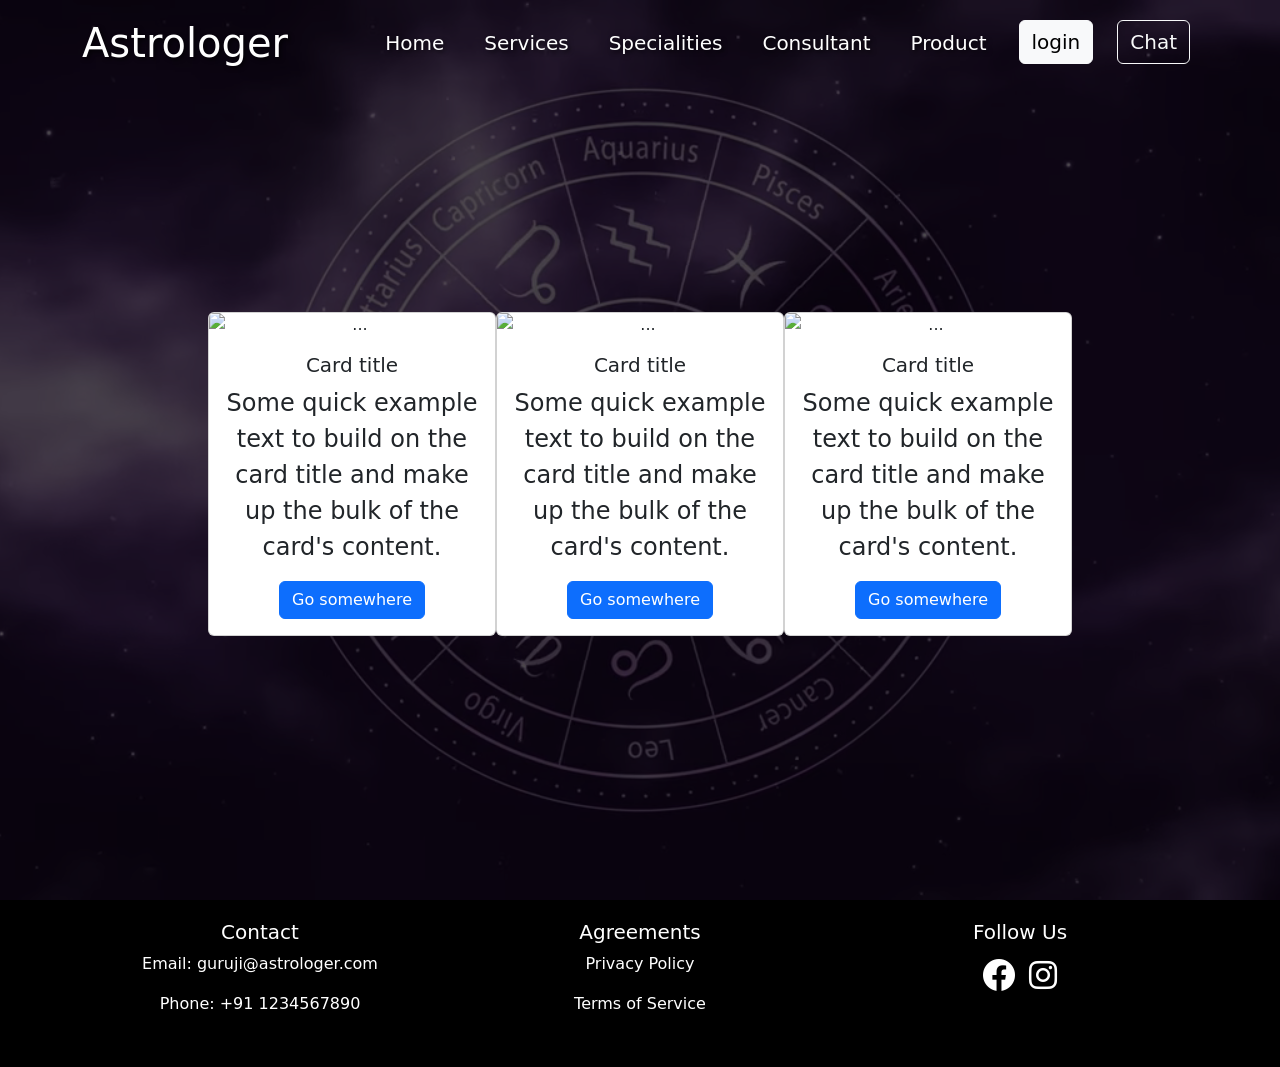
==== consultant.html @ 3fc9e6e9 "yes" ====
<!DOCTYPE html>
<html lang="en">

<head>
    <meta charset="UTF-8" />
    <meta name="viewport" content="width=device-width, initial-scale=1.0" />
    <title>Astrologer Services</title>
    <!-- <link href="https://cdn.jsdelivr.net/npm/bootstrap@5.3.0-alpha1/dist/css/bootstrap.min.css" rel="stylesheet"> -->
    <link href="https://cdn.jsdelivr.net/npm/bootstrap@5.3.3/dist/css/bootstrap.min.css" rel="stylesheet" integrity="sha384-QWTKZyjpPEjISv5WaRU9OFeRpok6YctnYmDr5pNlyT2bRjXh0JMhjY6hW+ALEwIH" crossorigin="anonymous" />
    <link rel="stylesheet" href="style1.css" />
    <link href="https://cdn.jsdelivr.net/npm/bootstrap-icons/font/bootstrap-icons.css" rel="stylesheet" />
    <link href="https://cdnjs.cloudflare.com/ajax/libs/font-awesome/6.0.0-beta3/css/all.min.css" rel="stylesheet" />
    <link rel="shortcut icon" href="icon.jpg" type="image/x-icon" />
</head>

<body>
    <nav class="navbar navbar-expand-lg navbar-transparent">
        <div class="container">
            <a class="navbar-brand text-white fs-1" href="index.html">Astrologer</a>
            <button class="navbar-toggler text-white" type="button" data-bs-toggle="collapse" data-bs-target="#navbarNav">
          <span><img src="./list.svg" alt="sdfsd" /></span>
        </button>
            <div class="collapse navbar-collapse" id="navbarNav">
                <ul class="navbar-nav ms-auto fs-5 gap-4">
                    <li class="nav-item">
                        <a class="nav-link text-white" href="index.html">Home</a>
                    </li>
                    <li class="nav-item">
                        <a class="nav-link text-white" href="services.html">Services</a>
                    </li>
                    <li class="nav-item">
                        <a class="nav-link text-white" href="specialities.html">Specialities</a
              >
            </li>
            <li class="nav-item">
              <a class="nav-link text-white" href="consultant.html"
                >Consultant</a
              >
            </li>
            <li class="nav-item">
              <a class="nav-link text-white" href="#">Product</a>
                    </li>
                    <li class="nav-item">
                        <button type="button" class="btn btn-light fs-5" data-bs-target="#exampleModalToggle" data-bs-toggle="modal">
                login
              </button>
                    </li>
                    <li class="nav-item">
                        <button type="button" class="btn btn-outline-light me-2 chatbot-toggle-btn fs-5">
                Chat
              </button>
                    </li>
                </ul>
            </div>
        </div>
    </nav>

    <!--login page-->
    <div class="modal fade" id="exampleModalToggle" aria-hidden="true" aria-labelledby="exampleModalToggleLabel" tabindex="-1">
        <div class="modal-dialog modal-dialog-centered">
            <div class="modal-content">
                <div class="d-flex justify-content-between p-3">
                    <p></p>
                    <h1 class="fs-5 text-center" id="exampleModalToggleLabel">
                        Log in
                    </h1>
                    <button type="button" class="btn-close" data-bs-dismiss="modal" aria-label="Close"></button>
                </div>
                <div class="modal-body">
                    <form>
                        <div class="mb-3">
                            <label for="exampleInputEmail1" class="form-label">Email</label>
                            <input type="email" class="form-control" id="exampleInputEmail1" aria-describedby="emailHelp" placeholder="name@company.com" />
                        </div>
                        <div class="mb-3">
                            <label for="exampleInputPassword1" class="form-label">Password</label
                >
                <div class="input-group mb-3">
                  <input
                    type="password"
                    class="form-control border border-end-0"
                    id="exampleInputPassword1"
                    placeholder="*********"
                  />
                  <button
                    class="forgotbtn btn border border-start-0"
                    type="button"
                    id="button-addon2"
                  >
                    Forgot?
                  </button>
                </div>
              </div>
              <div class="mb-3 form-check">
                <input
                  type="checkbox"
                  class="form-check-input"
                  id="exampleCheck1"
                />
                <label class="form-check-label" for="exampleCheck1"
                  >Save Id password</label
                >
              </div>
              <div class="">
                <button
                  type="submit"
                  class="btn btn-secondary"
                  style="width: 100%"
                >
                  Sign in
                </button>
              </div>
            </form>
          </div>
          <div class="input-group d-flex justify-content-center">
            <p>
              Don't have an account?
              <button
                class="forgotbtn btn m-0 pt-0"
                data-bs-target="#exampleModalToggle2"
                data-bs-toggle="modal"
              >
                Sign up
              </button>
            </p>
          </div>
        </div>
      </div>
    </div>
    <div
      class="modal fade"
      id="exampleModalToggle2"
      aria-hidden="true"
      aria-labelledby="exampleModalToggleLabel2"
      tabindex="-1"
    >
      <div class="modal-dialog modal-dialog-centered">
        <div class="modal-content">
          <div class="d-flex justify-content-between p-3">
            <p></p>
            <h1 class="fs-5 text-center" id="exampleModalToggleLabel">
              Sign Up
            </h1>
            <button
              type="button"
              class="btn-close"
              data-bs-dismiss="modal"
              aria-label="Close"
            ></button>
          </div>
          <div class="modal-body">
            <form>
              <div class="mb-3">
                <label for="exampleInputEmail1" class="form-label"
                  >What’s your email address?</label
                >
                <input
                  type="email"
                  class="form-control"
                  id="exampleInputEmail1"
                  aria-describedby="emailHelp"
                  placeholder="name@company.com"
                />
              </div>
              <div class="mb-3">
                <label for="exampleInputPassword1" class="form-label"
                  >Enter a password</label
                >
                <div class="input-group mb-3">
                  <input
                    type="password"
                    class="form-control border"
                    id="exampleInputPassword1"
                    placeholder="*********"
                  />
                </div>
              </div>

              <div class="">
                <button
                  type="submit"
                  class="btn btn-secondary"
                  style="width: 100%"
                >
                  Sign Up for Free
                </button>
              </div>
            </form>
          </div>
          <div class="input-group d-flex justify-content-center">
            <p>
              Already have an account?
              <button
                class="forgotbtn btn m-0 pt-0"
                data-bs-target="#exampleModalToggle"
                data-bs-toggle="modal"
              >
                Sign in
              </button>
            </p>
          </div>
        </div>
      </div>
    </div>

    <!-- Chatbot Modal -->
    <div class="chatbot-container" id="chatbot">
      <div class="chatbot-header">
        <span>Astro Help</span>
        <button class="btn-close btn-sm" id="closeChatbot"></button>
      </div>
      <div class="chatbot-body">
        <div class="chatbot-message">Hello, how can I help you?</div>
      </div>
      <div class="chatbot-footer">
        <input
          type="text"
          placeholder="Type your message here..."
          id="chatInput"
        />
        <button id="sendMessage">Send</button>
      </div>
    </div>

    <!-- Hero Section with Video Background -->
    <section
      class="hero-section d-flex align-items-center justify-content-center text-center position-relative"
    >
      <!-- Video Background -->
      <video autoplay muted loop id="video-background">
        <source src="videoplayback.webm" type="video/webm" />
        <!-- Fallback for browsers that don't support webm -->
      </video>

      <!-- Overlay (optional, to dim the video) -->
      <div class="overlay"></div>

      <div
        class="container align-items-stretch d-flex justify-content-center align-items-center mt-5"
      >
        <div class="card g-2" style="width: 18rem">
          <img src="..." class="card-img-top" alt="..." />
          <div class="card-body">
            <h5 class="card-title">Card title</h5>
            <p class="card-text">
              Some quick example text to build on the card title and make up the
              bulk of the card's content.
            </p>
            <a href="#" class="btn btn-primary">Go somewhere</a>
          </div>
        </div>

        <div class="card g-2" style="width: 18rem">
          <img src="..." class="card-img-top" alt="..." />
          <div class="card-body">
            <h5 class="card-title">Card title</h5>
            <p class="card-text">
              Some quick example text to build on the card title and make up the
              bulk of the card's content.
            </p>
            <a href="#" class="btn btn-primary">Go somewhere</a>
          </div>
        </div>

        <div class="card g-2" style="width: 18rem">
          <img src="..." class="card-img-top" alt="..." />
          <div class="card-body">
            <h5 class="card-title">Card title</h5>
            <p class="card-text">
              Some quick example text to build on the card title and make up the
              bulk of the card's content.
            </p>
            <a href="#" class="btn btn-primary">Go somewhere</a>
          </div>
        </div>
      </div>
    </section>

    <!-- Footer -->
    <footer class="footer">
      <div class="container">
        <div class="row text-center">
          <div class="col-md-4 grid-item">
            <h5>Contact</h5>
            <p>Email: guruji@astrologer.com</p>
            <p>Phone: +91 1234567890</p>
          </div>
          <div class="col-md-4 grid-item">
            <h5>Agreements</h5>
            <p><a href="privacy.html">Privacy Policy</a></p>
            <p><a href="#">Terms of Service</a></p>
          </div>
          <div class="col-md-4 grid-item">
            <h5>Follow Us</h5>
            <a href="https://www.facebook.com" target="_blank">
              <i class="bi bi-facebook pe-2" style="font-size: 2rem"></i>
            </a>
            <a href="https://www.Instagram.com" target="_blank">
              <i class="fab fa-instagram" style="font-size: 2rem"></i>
            </a>
          </div>
        </div>
      </div>
    </footer>

    <script src="https://cdn.jsdelivr.net/npm/bootstrap@5.3.3/dist/js/bootstrap.bundle.min.js"></script>
    <script>
      // Chatbot functionality
      const chatbotContainer = document.getElementById("chatbot");
      const chatbotToggleBtns = document.querySelectorAll(
        ".chatbot-toggle-btn"
      );
      const closeChatbotBtn = document.getElementById("closeChatbot");
      const chatInput = document.getElementById("chatInput");
      const chatbotBody = chatbotContainer.querySelector(".chatbot-body");
      const sendMessageBtn = document.getElementById("sendMessage");

      // Show/hide chatbot
      chatbotToggleBtns.forEach((btn) => {
        btn.addEventListener("click", () => {
          chatbotContainer.style.display = "flex";
        });
      });

      closeChatbotBtn.addEventListener("click", () => {
        chatbotContainer.style.display = "none";
      });

      // Function to send message
      function sendMessage() {
        const userMessage = chatInput.value.trim();
        if (userMessage) {
          // User message
          const userMessageElement = document.createElement("div");
          userMessageElement.classList.add("chatbot-message", "user");
          userMessageElement.textContent = userMessage;
          chatbotBody.appendChild(userMessageElement);
          chatInput.value = "";
          chatbotBody.scrollTop = chatbotBody.scrollHeight;

          // Display chatbot response after a short delay
          setTimeout(() => {
            const botMessageElement = document.createElement("div");
            botMessageElement.classList.add("chatbot-message", "bot");
            botMessageElement.textContent =
              "Thank you for being part of astrologer.";
            chatbotBody.appendChild(botMessageElement);
            chatbotBody.scrollTop = chatbotBody.scrollHeight;
          }, 10000); // 10 seconds delay
        }
      }

      // Send message on button click
      sendMessageBtn.addEventListener("click", sendMessage);

      // Send message on pressing Enter key
      chatInput.addEventListener("keydown", (event) => {
        if (event.key === "Enter") {
          event.preventDefault(); // Prevent default form submission
          sendMessage();
        }
      });

      // Hide chatbot when clicking outside
      document.addEventListener("click", (event) => {
        const isClickInside =
          chatbotContainer.contains(event.target) ||
          Array.from(chatbotToggleBtns).some((btn) =>
            btn.contains(event.target)
          );
        if (!isClickInside) {
          chatbotContainer.style.display = "none";
        }
      });
    </script>
  </body>
</html>
---- style1.css ----
/* Navbar styles */

.navbar {
    position: absolute;
    width: 100%;
    background: transparent;
    /* Make navbar transparent */
    z-index: 999;
    /* Ensure navbar is always above the video */
    transition: background 0.3s ease;
}


/* When scrolling, add a background to the navbar */

.navbar-scrolled {
    background: rgba(0, 0, 0, 0.5);
    /* Semi-transparent black when scrolled */
}


/* Text color in navbar */

.navbar .navbar-brand,
.navbar .nav-link {
    color: white;
    text-shadow: 2px 2px 4px rgba(0, 0, 0, 0.7);
    /* Optional: adds text shadow for better readability */
}


/* Hero Section Styles */

.hero-section {
    position: relative;
    height: 100vh;
    width: 100%;
    overflow: hidden;
}


/* Video Background */

#video-background {
    position: absolute;
    top: 0;
    left: 0;
    width: 100%;
    height: 100%;
    object-fit: cover;
    z-index: -1;
    /* Place the video behind other content */
}


/* Overlay for video (Optional, to add a dimming effect) */

.overlay {
    position: absolute;
    top: 0;
    left: 0;
    width: 100%;
    height: 100%;
    background: rgba(0, 0, 0, 0.7);
    /* Dark overlay */
    z-index: 1;
    /* Place overlay above video, but below text */
}


/* Text styling inside the hero section */

.hero-section .container {
    z-index: 2;
    /* Ensure text is above video */
    color: white;
}

.hero-section h1 {
    font-size: 3rem;
    margin-bottom: 20px;
}

.hero-section p {
    font-size: 1.5rem;
}


/* Navbar transition */

.navbar.navbar-transparent {
    background: transparent;
}

.carousel-item h1 {
    text-shadow: 2px 2px #000000;
}

.carousel-item p {
    text-shadow: 2px 2px #000000;
    display: block;
    overflow: visible;
}


/* Mobile view */

@media (max-width: 768px) {
    .carousel-item p {
        display: block;
        /* Ensure paragraphs are shown on mobile */
    }
}

.footer {
    background-color: #000000;
    color: #fff;
    padding: 20px 0;
}

.footer a {
    color: #fff;
    text-decoration: none;
}

.footer .grid-item {
    margin-bottom: 15px;
}


/* Chatbot Styles */

.chatbot-container {
    position: fixed;
    bottom: 20px;
    right: 20px;
    max-width: 300px;
    display: none;
    flex-direction: column;
    box-shadow: 0px 4px 10px rgba(0, 0, 0, 0.1);
    border-radius: 10px;
    overflow: hidden;
    background: white;
    /* Ensure it's visible with a proper background */
    z-index: 1000;
    /* Higher than .overlay */
}

.chatbot-header {
    background: linear-gradient(90deg, #396afc 0%, #2948ff 100%);
    color: white;
    padding: 10px;
    display: flex;
    justify-content: space-between;
    align-items: center;
}

.chatbot-body {
    background: linear-gradient(90deg, #fdfbfb 0%, #ebedee 100%);
    padding: 10px;
    max-height: 300px;
    overflow-y: auto;
}

.chatbot-message {
    margin-bottom: 10px;
    font-size: 14px;
}

.chatbot-footer {
    display: flex;
    align-items: center;
    padding: 10px;
    background-color: #f8f9fa;
}

.chatbot-footer input {
    flex: 1;
    border: 1px solid #ccc;
    border-radius: 5px;
    padding: 5px;
    margin-right: 5px;
}

.chatbot-footer button {
    background: linear-gradient(90deg, #396afc 0%, #2948ff 100%);
    color: white;
    border: none;
    border-radius: 5px;
    padding: 5px 10px;
}

.chatbot-toggle-btn {
    cursor: pointer;
}

.chatbot-message {
    padding: 8px 12px;
    margin: 8px 0;
    border-radius: 16px;
    max-width: 100%;
    word-wrap: break-word;
}


/* Chatbot messages on the left */

.chatbot-message.bot {
    background: #f0f0f0;
    text-align: left;
    align-self: flex-start;
}


/* User messages on the right */

.chatbot-message.user {
    background: #d0d0d0;
    text-align: right;
    align-self: flex-end;
}
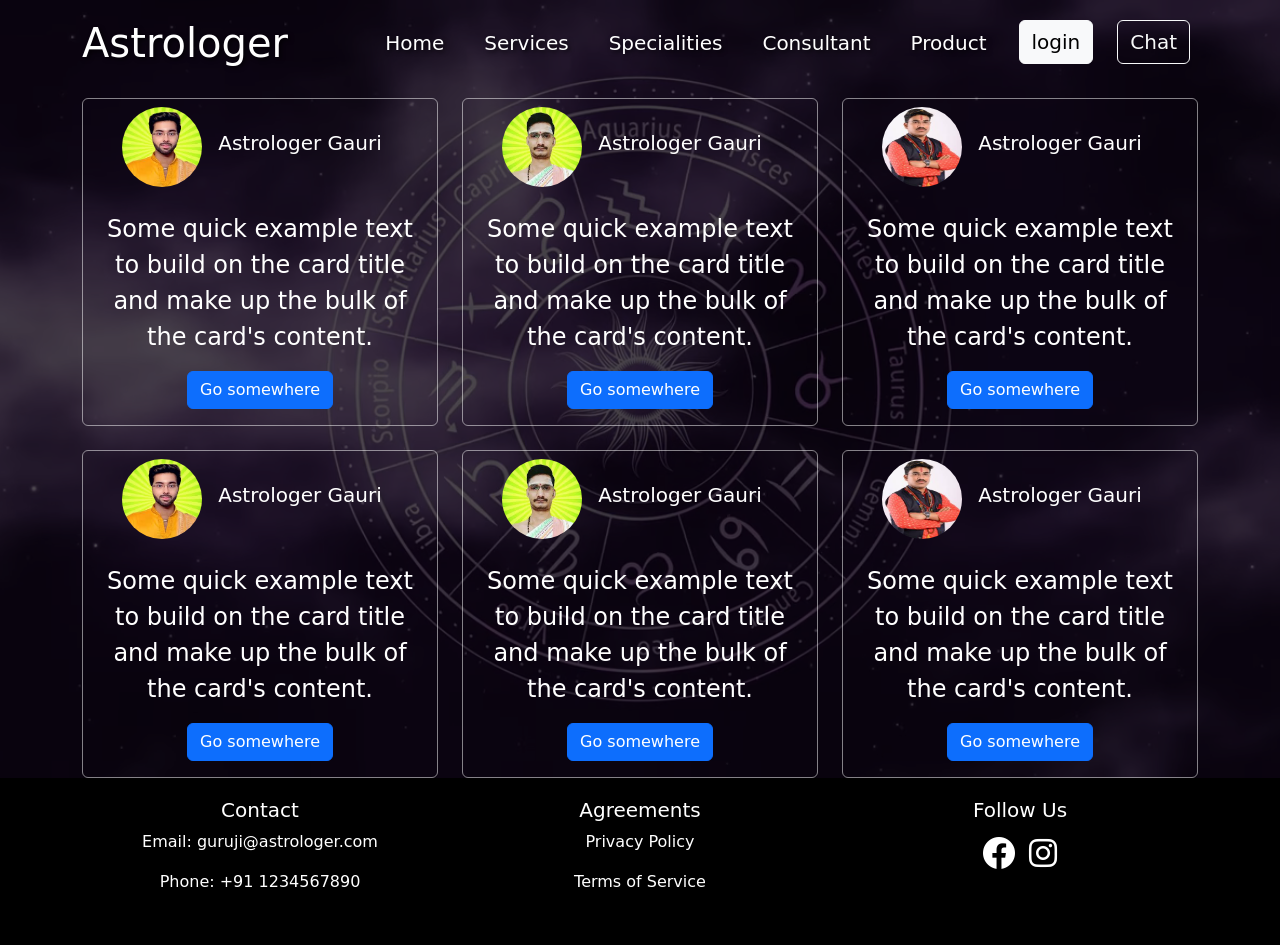
==== commit f1255699: "consultant page done" ====
--- a/consultant.html
+++ b/consultant.html
@@ -235,42 +235,157 @@
       <!-- Overlay (optional, to dim the video) -->
       <div class="overlay"></div>
 
-      <div
-        class="container align-items-stretch d-flex justify-content-center align-items-center mt-5"
-      >
-        <div class="card g-2" style="width: 18rem">
-          <img src="..." class="card-img-top" alt="..." />
-          <div class="card-body">
-            <h5 class="card-title">Card title</h5>
-            <p class="card-text">
-              Some quick example text to build on the card title and make up the
-              bulk of the card's content.
-            </p>
-            <a href="#" class="btn btn-primary">Go somewhere</a>
-          </div>
-        </div>
-
-        <div class="card g-2" style="width: 18rem">
-          <img src="..." class="card-img-top" alt="..." />
-          <div class="card-body">
-            <h5 class="card-title">Card title</h5>
-            <p class="card-text">
-              Some quick example text to build on the card title and make up the
-              bulk of the card's content.
-            </p>
-            <a href="#" class="btn btn-primary">Go somewhere</a>
-          </div>
-        </div>
-
-        <div class="card g-2" style="width: 18rem">
-          <img src="..." class="card-img-top" alt="..." />
-          <div class="card-body">
-            <h5 class="card-title">Card title</h5>
-            <p class="card-text">
-              Some quick example text to build on the card title and make up the
-              bulk of the card's content.
-            </p>
-            <a href="#" class="btn btn-primary">Go somewhere</a>
+      <!-- Cards Container -->
+      <div class="container mt-5">
+        <div class="row row-cols-1 row-cols-md-3 g-4">
+          <!-- Card 1 -->
+          <div class="col">
+            <div
+              class="card bg-transparent text-center"
+              style="width: 100%; border: 1px solid rgba(255, 255, 255, 0.5)"
+            >
+              <div class="d-flex p-2 justify-content-center align-items-center">
+                <img
+                  src="a1.jpeg"
+                  class="rounded-circle"
+                  alt="..."
+                  style="height: 80px; width: 80px"
+                />
+                <h5 class="card-title p-3 text-white">Astrologer Gauri</h5>
+              </div>
+              <div class="card-body">
+                <p class="card-text text-white">
+                  Some quick example text to build on the card title and make up
+                  the bulk of the card's content.
+                </p>
+                <a href="#" class="btn btn-primary">Go somewhere</a>
+              </div>
+            </div>
+          </div>
+
+          <!-- Card 2 -->
+          <div class="col">
+            <div
+              class="card bg-transparent text-center"
+              style="width: 100%; border: 1px solid rgba(255, 255, 255, 0.5)"
+            >
+              <div class="d-flex p-2 justify-content-center align-items-center">
+                <img
+                  src="a2.jpeg"
+                  class="rounded-circle"
+                  alt="..."
+                  style="height: 80px; width: 80px"
+                />
+                <h5 class="card-title p-3 text-white">Astrologer Gauri</h5>
+              </div>
+              <div class="card-body">
+                <p class="card-text text-white">
+                  Some quick example text to build on the card title and make up
+                  the bulk of the card's content.
+                </p>
+                <a href="#" class="btn btn-primary">Go somewhere</a>
+              </div>
+            </div>
+          </div>
+
+          <!-- Card 3 -->
+          <div class="col">
+            <div
+              class="card bg-transparent text-center"
+              style="width: 100%; border: 1px solid rgba(255, 255, 255, 0.5)"
+            >
+              <div class="d-flex p-2 justify-content-center align-items-center">
+                <img
+                  src="a3.jpeg"
+                  class="rounded-circle"
+                  alt="..."
+                  style="height: 80px; width: 80px"
+                />
+                <h5 class="card-title p-3 text-white">Astrologer Gauri</h5>
+              </div>
+              <div class="card-body">
+                <p class="card-text text-white">
+                  Some quick example text to build on the card title and make up
+                  the bulk of the card's content.
+                </p>
+                <a href="#" class="btn btn-primary">Go somewhere</a>
+              </div>
+            </div>
+          </div>
+
+          <!-- Card 4 -->
+          <div class="col">
+            <div
+              class="card bg-transparent text-center"
+              style="width: 100%; border: 1px solid rgba(255, 255, 255, 0.5)"
+            >
+              <div class="d-flex p-2 justify-content-center align-items-center">
+                <img
+                  src="a1.jpeg"
+                  class="rounded-circle"
+                  alt="..."
+                  style="height: 80px; width: 80px"
+                />
+                <h5 class="card-title p-3 text-white">Astrologer Gauri</h5>
+              </div>
+              <div class="card-body">
+                <p class="card-text text-white">
+                  Some quick example text to build on the card title and make up
+                  the bulk of the card's content.
+                </p>
+                <a href="#" class="btn btn-primary">Go somewhere</a>
+              </div>
+            </div>
+          </div>
+
+          <!-- Card 5 -->
+          <div class="col">
+            <div
+              class="card bg-transparent text-center"
+              style="width: 100%; border: 1px solid rgba(255, 255, 255, 0.5)"
+            >
+              <div class="d-flex p-2 justify-content-center align-items-center">
+                <img
+                  src="a2.jpeg"
+                  class="rounded-circle"
+                  alt="..."
+                  style="height: 80px; width: 80px"
+                />
+                <h5 class="card-title p-3 text-white">Astrologer Gauri</h5>
+              </div>
+              <div class="card-body">
+                <p class="card-text text-white">
+                  Some quick example text to build on the card title and make up
+                  the bulk of the card's content.
+                </p>
+                <a href="#" class="btn btn-primary">Go somewhere</a>
+              </div>
+            </div>
+          </div>
+
+          <!-- Card 6 -->
+          <div class="col">
+            <div
+              class="card bg-transparent text-center"
+              style="width: 100%; border: 1px solid rgba(255, 255, 255, 0.5)"
+            >
+              <div class="d-flex p-2 justify-content-center align-items-center">
+                <img
+                  src="a3.jpeg"
+                  class="rounded-circle"
+                  alt="..."
+                  style="height: 80px; width: 80px"
+                />
+                <h5 class="card-title p-3 text-white">Astrologer Gauri</h5>
+              </div>
+              <div class="card-body">
+                <p class="card-text text-white">
+                  Some quick example text to build on the card title and make up
+                  the bulk of the card's content.
+                </p>
+                <a href="#" class="btn btn-primary">Go somewhere</a>
+              </div>
+            </div>
           </div>
         </div>
       </div>
--- a/style1.css
+++ b/style1.css
@@ -33,7 +33,7 @@
 
 .hero-section {
     position: relative;
-    height: 100vh;
+    padding-top: 50px;
     width: 100%;
     overflow: hidden;
 }
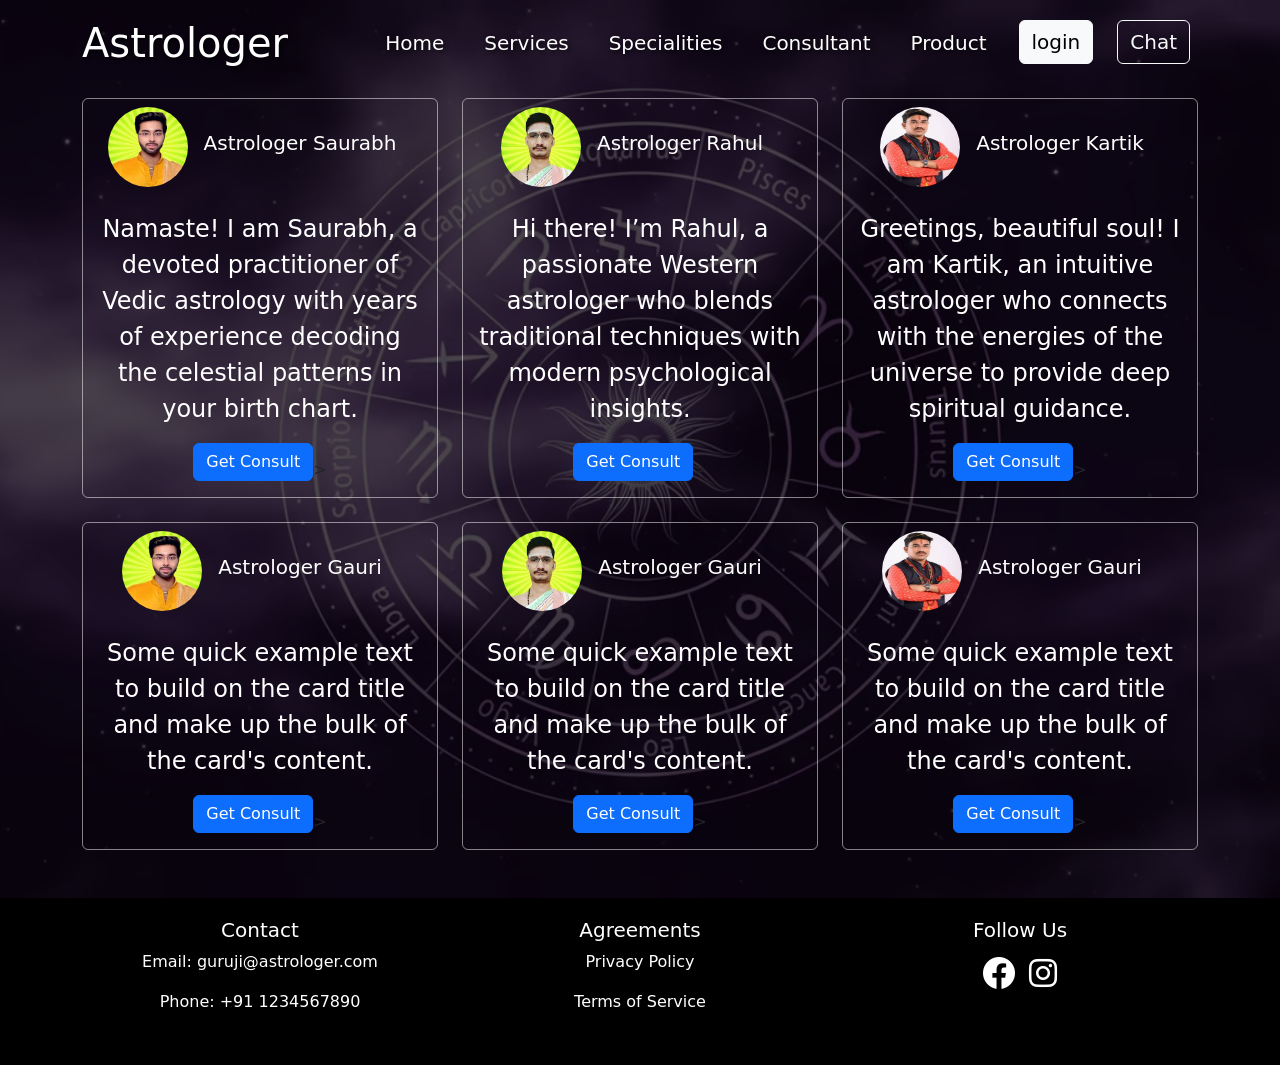
==== commit 75e42bb5: "consult page get consult button fix" ====
--- a/consultant.html
+++ b/consultant.html
@@ -2,491 +2,523 @@
 <html lang="en">
 
 <head>
-    <meta charset="UTF-8" />
-    <meta name="viewport" content="width=device-width, initial-scale=1.0" />
-    <title>Astrologer Services</title>
-    <!-- <link href="https://cdn.jsdelivr.net/npm/bootstrap@5.3.0-alpha1/dist/css/bootstrap.min.css" rel="stylesheet"> -->
-    <link href="https://cdn.jsdelivr.net/npm/bootstrap@5.3.3/dist/css/bootstrap.min.css" rel="stylesheet" integrity="sha384-QWTKZyjpPEjISv5WaRU9OFeRpok6YctnYmDr5pNlyT2bRjXh0JMhjY6hW+ALEwIH" crossorigin="anonymous" />
-    <link rel="stylesheet" href="style1.css" />
-    <link href="https://cdn.jsdelivr.net/npm/bootstrap-icons/font/bootstrap-icons.css" rel="stylesheet" />
-    <link href="https://cdnjs.cloudflare.com/ajax/libs/font-awesome/6.0.0-beta3/css/all.min.css" rel="stylesheet" />
-    <link rel="shortcut icon" href="icon.jpg" type="image/x-icon" />
+  <meta charset="UTF-8" />
+  <meta name="viewport" content="width=device-width, initial-scale=1.0" />
+  <title>Astrologer Services</title>
+  <!-- <link href="https://cdn.jsdelivr.net/npm/bootstrap@5.3.0-alpha1/dist/css/bootstrap.min.css" rel="stylesheet"> -->
+  <link href="https://cdn.jsdelivr.net/npm/bootstrap@5.3.3/dist/css/bootstrap.min.css" rel="stylesheet"
+    integrity="sha384-QWTKZyjpPEjISv5WaRU9OFeRpok6YctnYmDr5pNlyT2bRjXh0JMhjY6hW+ALEwIH" crossorigin="anonymous" />
+  <link rel="stylesheet" href="style1.css" />
+  <link href="https://cdn.jsdelivr.net/npm/bootstrap-icons/font/bootstrap-icons.css" rel="stylesheet" />
+  <link href="https://cdnjs.cloudflare.com/ajax/libs/font-awesome/6.0.0-beta3/css/all.min.css" rel="stylesheet" />
+  <link rel="shortcut icon" href="icon.jpg" type="image/x-icon" />
 </head>
 
 <body>
-    <nav class="navbar navbar-expand-lg navbar-transparent">
-        <div class="container">
-            <a class="navbar-brand text-white fs-1" href="index.html">Astrologer</a>
-            <button class="navbar-toggler text-white" type="button" data-bs-toggle="collapse" data-bs-target="#navbarNav">
-          <span><img src="./list.svg" alt="sdfsd" /></span>
-        </button>
-            <div class="collapse navbar-collapse" id="navbarNav">
-                <ul class="navbar-nav ms-auto fs-5 gap-4">
-                    <li class="nav-item">
-                        <a class="nav-link text-white" href="index.html">Home</a>
-                    </li>
-                    <li class="nav-item">
-                        <a class="nav-link text-white" href="services.html">Services</a>
-                    </li>
-                    <li class="nav-item">
-                        <a class="nav-link text-white" href="specialities.html">Specialities</a
-              >
-            </li>
-            <li class="nav-item">
-              <a class="nav-link text-white" href="consultant.html"
-                >Consultant</a
-              >
-            </li>
-            <li class="nav-item">
-              <a class="nav-link text-white" href="#">Product</a>
-                    </li>
-                    <li class="nav-item">
-                        <button type="button" class="btn btn-light fs-5" data-bs-target="#exampleModalToggle" data-bs-toggle="modal">
-                login
-              </button>
-                    </li>
-                    <li class="nav-item">
-                        <button type="button" class="btn btn-outline-light me-2 chatbot-toggle-btn fs-5">
-                Chat
-              </button>
-                    </li>
-                </ul>
-            </div>
-        </div>
-    </nav>
-
-    <!--login page-->
-    <div class="modal fade" id="exampleModalToggle" aria-hidden="true" aria-labelledby="exampleModalToggleLabel" tabindex="-1">
-        <div class="modal-dialog modal-dialog-centered">
-            <div class="modal-content">
-                <div class="d-flex justify-content-between p-3">
-                    <p></p>
-                    <h1 class="fs-5 text-center" id="exampleModalToggleLabel">
-                        Log in
-                    </h1>
-                    <button type="button" class="btn-close" data-bs-dismiss="modal" aria-label="Close"></button>
-                </div>
-                <div class="modal-body">
-                    <form>
-                        <div class="mb-3">
-                            <label for="exampleInputEmail1" class="form-label">Email</label>
-                            <input type="email" class="form-control" id="exampleInputEmail1" aria-describedby="emailHelp" placeholder="name@company.com" />
-                        </div>
-                        <div class="mb-3">
-                            <label for="exampleInputPassword1" class="form-label">Password</label
-                >
-                <div class="input-group mb-3">
-                  <input
-                    type="password"
-                    class="form-control border border-end-0"
-                    id="exampleInputPassword1"
-                    placeholder="*********"
-                  />
-                  <button
-                    class="forgotbtn btn border border-start-0"
-                    type="button"
-                    id="button-addon2"
-                  >
-                    Forgot?
-                  </button>
-                </div>
-              </div>
-              <div class="mb-3 form-check">
-                <input
-                  type="checkbox"
-                  class="form-check-input"
-                  id="exampleCheck1"
-                />
-                <label class="form-check-label" for="exampleCheck1"
-                  >Save Id password</label
-                >
-              </div>
-              <div class="">
-                <button
-                  type="submit"
-                  class="btn btn-secondary"
-                  style="width: 100%"
-                >
-                  Sign in
+  <nav class="navbar navbar-expand-lg navbar-transparent">
+    <div class="container">
+      <a class="navbar-brand text-white fs-1" href="index.html">Astrologer</a>
+      <button class="navbar-toggler text-white" type="button" data-bs-toggle="collapse" data-bs-target="#navbarNav">
+        <span><img src="./list.svg" alt="sdfsd" /></span>
+      </button>
+      <div class="collapse navbar-collapse" id="navbarNav">
+        <ul class="navbar-nav ms-auto fs-5 gap-4">
+          <li class="nav-item">
+            <a class="nav-link text-white" href="index.html">Home</a>
+          </li>
+          <li class="nav-item">
+            <a class="nav-link text-white" href="services.html">Services</a>
+          </li>
+          <li class="nav-item">
+            <a class="nav-link text-white" href="specialities.html">Specialities</a>
+          </li>
+          <li class="nav-item">
+            <a class="nav-link text-white" href="consultant.html">Consultant</a>
+          </li>
+          <li class="nav-item">
+            <a class="nav-link text-white" href="#">Product</a>
+          </li>
+          <li class="nav-item">
+            <button type="button" class="btn btn-light fs-5" data-bs-target="#exampleModalToggle"
+              data-bs-toggle="modal">
+              login
+            </button>
+          </li>
+          <li class="nav-item">
+            <button type="button" class="btn btn-outline-light me-2 chatbot-toggle-btn fs-5">
+              Chat
+            </button>
+          </li>
+        </ul>
+      </div>
+    </div>
+  </nav>
+
+  <!--login page-->
+  <div class="modal fade" id="exampleModalToggle" aria-hidden="true" aria-labelledby="exampleModalToggleLabel"
+    tabindex="-1">
+    <div class="modal-dialog modal-dialog-centered">
+      <div class="modal-content">
+        <div class="d-flex justify-content-between p-3">
+          <p></p>
+          <h1 class="fs-5 text-center" id="exampleModalToggleLabel">
+            Log in
+          </h1>
+          <button type="button" class="btn-close" data-bs-dismiss="modal" aria-label="Close"></button>
+        </div>
+        <div class="modal-body">
+          <form>
+            <div class="mb-3">
+              <label for="exampleInputEmail1" class="form-label">Email</label>
+              <input type="email" class="form-control" id="exampleInputEmail1" aria-describedby="emailHelp"
+                placeholder="name@company.com" />
+            </div>
+            <div class="mb-3">
+              <label for="exampleInputPassword1" class="form-label">Password</label>
+              <div class="input-group mb-3">
+                <input type="password" class="form-control border border-end-0" id="exampleInputPassword1"
+                  placeholder="*********" />
+                <button class="forgotbtn btn border border-start-0" type="button" id="button-addon2">
+                  Forgot?
                 </button>
               </div>
-            </form>
+            </div>
+            <div class="mb-3 form-check">
+              <input type="checkbox" class="form-check-input" id="exampleCheck1" />
+              <label class="form-check-label" for="exampleCheck1">Save Id password</label>
+            </div>
+            <div class="">
+              <button type="submit" class="btn btn-secondary" style="width: 100%">
+                Sign in
+              </button>
+            </div>
+          </form>
+        </div>
+        <div class="input-group d-flex justify-content-center">
+          <p>
+            Don't have an account?
+            <button class="forgotbtn btn m-0 pt-0" data-bs-target="#exampleModalToggle2" data-bs-toggle="modal">
+              Sign up
+            </button>
+          </p>
+        </div>
+      </div>
+    </div>
+  </div>
+  <div class="modal fade" id="exampleModalToggle2" aria-hidden="true" aria-labelledby="exampleModalToggleLabel2"
+    tabindex="-1">
+    <div class="modal-dialog modal-dialog-centered">
+      <div class="modal-content">
+        <div class="d-flex justify-content-between p-3">
+          <p></p>
+          <h1 class="fs-5 text-center" id="exampleModalToggleLabel">
+            Sign Up
+          </h1>
+          <button type="button" class="btn-close" data-bs-dismiss="modal" aria-label="Close"></button>
+        </div>
+        <div class="modal-body">
+          <form>
+            <div class="mb-3">
+              <label for="exampleInputEmail1" class="form-label">What’s your email address?</label>
+              <input type="email" class="form-control" id="exampleInputEmail1" aria-describedby="emailHelp"
+                placeholder="name@company.com" />
+            </div>
+            <div class="mb-3">
+              <label for="exampleInputPassword1" class="form-label">Enter a password</label>
+              <div class="input-group mb-3">
+                <input type="password" class="form-control border" id="exampleInputPassword1" placeholder="*********" />
+              </div>
+            </div>
+
+            <div class="">
+              <button type="submit" class="btn btn-secondary" style="width: 100%">
+                Sign Up for Free
+              </button>
+            </div>
+          </form>
+        </div>
+        <div class="input-group d-flex justify-content-center">
+          <p>
+            Already have an account?
+            <button class="forgotbtn btn m-0 pt-0" data-bs-target="#exampleModalToggle" data-bs-toggle="modal">
+              Sign in
+            </button>
+          </p>
+        </div>
+      </div>
+    </div>
+  </div>
+
+  <!-- Chatbot Modal -->
+  <div class="chatbot-container" id="chatbot">
+    <div class="chatbot-header">
+      <span>Astro Help</span>
+      <button class="btn-close btn-sm" id="closeChatbot"></button>
+    </div>
+    <div class="chatbot-body">
+      <div class="chatbot-message">Hello, how can I help you?</div>
+    </div>
+    <div class="chatbot-footer">
+      <input type="text" placeholder="Type your message here..." id="chatInput" />
+      <button id="sendMessage">Send</button>
+    </div>
+  </div>
+
+  <!-- Hero Section with Video Background -->
+  <section class="hero-section d-flex align-items-center justify-content-center text-center position-relative">
+    <!-- Video Background -->
+    <video autoplay muted loop id="video-background">
+      <source src="videoplayback.webm" type="video/webm" />
+      <!-- Fallback for browsers that don't support webm -->
+    </video>
+
+    <!-- Overlay (optional, to dim the video) -->
+    <div class="overlay"></div>
+
+    <!-- Cards Container -->
+    <div class="container my-5 ">
+      <div class="row row-cols-1 row-cols-md-3 g-4 align-items-stretch">
+        <!-- Card 1 -->
+        <div class="col">
+          <div class="card bg-transparent text-center h-100"
+            style="width: 100%; border: 1px solid rgba(255, 255, 255, 0.5)">
+            <div class="d-flex p-2 justify-content-center align-items-center">
+              <img src="a1.jpeg" class="rounded-circle" alt="..." style="height: 80px; width: 80px" />
+              <h5 class="card-title p-3 text-white">Astrologer Saurabh</h5>
+            </div>
+            <div class="card-body ">
+              <p class="card-text text-white">
+                Namaste! I am Saurabh, a devoted practitioner of Vedic astrology with years of experience decoding the
+                celestial patterns in your birth chart.
+              </p>
+            </div>
+            <div>
+              <button type="button" class="btn btn-primary mb-3" data-bs-toggle="modal"
+                data-bs-target="#login-alert">Get
+                Consult</button>>
+            </div>
           </div>
-          <div class="input-group d-flex justify-content-center">
-            <p>
-              Don't have an account?
-              <button
-                class="forgotbtn btn m-0 pt-0"
-                data-bs-target="#exampleModalToggle2"
-                data-bs-toggle="modal"
-              >
-                Sign up
-              </button>
-            </p>
+        </div>
+
+        <!-- Card 2 -->
+        <div class="col">
+          <div class="card bg-transparent text-center h-100"
+            style="width: 100%; border: 1px solid rgba(255, 255, 255, 0.5)">
+            <div class="d-flex p-2 justify-content-center align-items-center">
+              <img src="a2.jpeg" class="rounded-circle" alt="..." style="height: 80px; width: 80px" />
+              <h5 class="card-title p-3 text-white">Astrologer Rahul</h5>
+            </div>
+            <div class="card-body">
+              <p class="card-text text-white">
+                Hi there! I’m Rahul, a passionate Western astrologer who blends traditional techniques with modern
+                psychological insights.
+              </p>
+            </div>
+            <div>
+              <button type="button" class="btn btn-primary mb-3" data-bs-toggle="modal"
+                data-bs-target="#login-alert">Get
+                Consult</button>>
+            </div>
           </div>
         </div>
-      </div>
-    </div>
-    <div
-      class="modal fade"
-      id="exampleModalToggle2"
-      aria-hidden="true"
-      aria-labelledby="exampleModalToggleLabel2"
-      tabindex="-1"
-    >
-      <div class="modal-dialog modal-dialog-centered">
-        <div class="modal-content">
-          <div class="d-flex justify-content-between p-3">
-            <p></p>
-            <h1 class="fs-5 text-center" id="exampleModalToggleLabel">
-              Sign Up
-            </h1>
-            <button
-              type="button"
-              class="btn-close"
-              data-bs-dismiss="modal"
-              aria-label="Close"
-            ></button>
+
+        <!-- Card 3 -->
+        <div class="col">
+          <div class="card bg-transparent text-center" style="width: 100%; border: 1px solid rgba(255, 255, 255, 0.5)">
+            <div class="d-flex p-2 justify-content-center align-items-center">
+              <img src="a3.jpeg" class="rounded-circle" alt="..." style="height: 80px; width: 80px" />
+              <h5 class="card-title p-3 text-white">Astrologer Kartik</h5>
+            </div>
+            <div class="card-body">
+              <p class="card-text text-white">
+                Greetings, beautiful soul! I am Kartik, an intuitive astrologer who connects with the energies of the
+                universe to provide deep spiritual guidance.
+              </p>
+            </div>
+            <div>
+              <button type="button" class="btn btn-primary mb-3" data-bs-toggle="modal"
+                data-bs-target="#login-alert">Get
+                Consult</button>>
+            </div>
           </div>
-          <div class="modal-body">
-            <form>
-              <div class="mb-3">
-                <label for="exampleInputEmail1" class="form-label"
-                  >What’s your email address?</label
-                >
-                <input
-                  type="email"
-                  class="form-control"
-                  id="exampleInputEmail1"
-                  aria-describedby="emailHelp"
-                  placeholder="name@company.com"
-                />
-              </div>
-              <div class="mb-3">
-                <label for="exampleInputPassword1" class="form-label"
-                  >Enter a password</label
-                >
-                <div class="input-group mb-3">
-                  <input
-                    type="password"
-                    class="form-control border"
-                    id="exampleInputPassword1"
-                    placeholder="*********"
-                  />
-                </div>
-              </div>
-
-              <div class="">
-                <button
-                  type="submit"
-                  class="btn btn-secondary"
-                  style="width: 100%"
-                >
-                  Sign Up for Free
+        </div>
+
+        <!-- Card 4 -->
+        <div class="col">
+          <div class="card bg-transparent text-center" style="width: 100%; border: 1px solid rgba(255, 255, 255, 0.5)">
+            <div class="d-flex p-2 justify-content-center align-items-center">
+              <img src="a1.jpeg" class="rounded-circle" alt="..." style="height: 80px; width: 80px" />
+              <h5 class="card-title p-3 text-white">Astrologer Gauri</h5>
+            </div>
+            <div class="card-body">
+              <p class="card-text text-white">
+                Some quick example text to build on the card title and make up
+                the bulk of the card's content.
+              </p>
+            </div>
+            <div>
+              <button type="button" class="btn btn-primary mb-3" data-bs-toggle="modal"
+                data-bs-target="#login-alert">Get
+                Consult</button>>
+            </div>
+          </div>
+        </div>
+
+        <!-- Card 5 -->
+        <div class="col">
+          <div class="card bg-transparent text-center" style="width: 100%; border: 1px solid rgba(255, 255, 255, 0.5)">
+            <div class="d-flex p-2 justify-content-center align-items-center">
+              <img src="a2.jpeg" class="rounded-circle" alt="..." style="height: 80px; width: 80px" />
+              <h5 class="card-title p-3 text-white">Astrologer Gauri</h5>
+            </div>
+            <div class="card-body">
+              <p class="card-text text-white">
+                Some quick example text to build on the card title and make up
+                the bulk of the card's content.
+              </p>
+            </div>
+            <div>
+              <button type="button" class="btn btn-primary mb-3" data-bs-toggle="modal"
+                data-bs-target="#login-alert">Get
+                Consult</button>>
+            </div>
+          </div>
+        </div>
+
+        <!-- Card 6 -->
+        <div class="col">
+          <div class="card bg-transparent text-center" style="width: 100%; border: 1px solid rgba(255, 255, 255, 0.5)">
+            <div class="d-flex p-2 justify-content-center align-items-center">
+              <img src="a3.jpeg" class="rounded-circle" alt="..." style="height: 80px; width: 80px" />
+              <h5 class="card-title p-3 text-white">Astrologer Gauri</h5>
+            </div>
+            <div class="card-body">
+              <p class="card-text text-white">
+                Some quick example text to build on the card title and make up
+                the bulk of the card's content.
+              </p>
+            </div>
+            <div>
+              <button type="button" class="btn btn-primary mb-3" data-bs-toggle="modal"
+                data-bs-target="#login-alert">Get
+                Consult</button>>
+            </div>
+          </div>
+        </div>
+      </div>
+    </div>
+  </section>
+
+  <div class="modal" tabindex="-1" id="login-alert">
+    <div class="modal-dialog">
+      <div class="modal-content">
+        <div class="modal-header">
+          <h5 class="modal-title">Login Alert</h5>
+          <button type="button" class="btn-close" data-bs-dismiss="modal" aria-label="Close"></button>
+        </div>
+        <div class="modal-body">
+          <p>To Know More About Astrologer! please Login First</p>
+        </div>
+        <div class="modal-footer">
+          <button type="button" class="btn btn-secondary" data-bs-dismiss="modal">Close</button>
+          <button type="button" class="btn btn-primary" data-bs-toggle="modal"
+            data-bs-target="#exampleModalToggle">login</button>
+        </div>
+      </div>
+    </div>
+  </div>
+
+  <div class="modal fade" id="exampleModalToggle" aria-hidden="true" aria-labelledby="exampleModalToggleLabel"
+    tabindex="-1">
+    <div class="modal-dialog modal-dialog-centered">
+      <div class="modal-content">
+        <div class="d-flex justify-content-between p-3">
+          <p></p>
+          <h1 class="fs-5 text-center" id="exampleModalToggleLabel">
+            Log in
+          </h1>
+          <button type="button" class="btn-close" data-bs-dismiss="modal" aria-label="Close"></button>
+        </div>
+        <div class="modal-body">
+          <form>
+            <div class="mb-3">
+              <label for="exampleInputEmail1" class="form-label">Email</label>
+              <input type="email" class="form-control" id="exampleInputEmail1" aria-describedby="emailHelp"
+                placeholder="name@company.com" />
+            </div>
+            <div class="mb-3">
+              <label for="exampleInputPassword1" class="form-label">Password</label>
+              <div class="input-group mb-3">
+                <input type="password" class="form-control border border-end-0" id="exampleInputPassword1"
+                  placeholder="*********" />
+                <button class="forgotbtn btn border border-start-0" type="button" id="button-addon2">
+                  Forgot?
                 </button>
               </div>
-            </form>
-          </div>
-          <div class="input-group d-flex justify-content-center">
-            <p>
-              Already have an account?
-              <button
-                class="forgotbtn btn m-0 pt-0"
-                data-bs-target="#exampleModalToggle"
-                data-bs-toggle="modal"
-              >
+            </div>
+            <div class="mb-3 form-check">
+              <input type="checkbox" class="form-check-input" id="exampleCheck1" />
+              <label class="form-check-label" for="exampleCheck1">Save Id password</label>
+            </div>
+            <div class="">
+              <button type="submit" class="btn btn-secondary" style="width: 100%">
                 Sign in
               </button>
-            </p>
-          </div>
-        </div>
-      </div>
-    </div>
-
-    <!-- Chatbot Modal -->
-    <div class="chatbot-container" id="chatbot">
-      <div class="chatbot-header">
-        <span>Astro Help</span>
-        <button class="btn-close btn-sm" id="closeChatbot"></button>
-      </div>
-      <div class="chatbot-body">
-        <div class="chatbot-message">Hello, how can I help you?</div>
-      </div>
-      <div class="chatbot-footer">
-        <input
-          type="text"
-          placeholder="Type your message here..."
-          id="chatInput"
-        />
-        <button id="sendMessage">Send</button>
-      </div>
-    </div>
-
-    <!-- Hero Section with Video Background -->
-    <section
-      class="hero-section d-flex align-items-center justify-content-center text-center position-relative"
-    >
-      <!-- Video Background -->
-      <video autoplay muted loop id="video-background">
-        <source src="videoplayback.webm" type="video/webm" />
-        <!-- Fallback for browsers that don't support webm -->
-      </video>
-
-      <!-- Overlay (optional, to dim the video) -->
-      <div class="overlay"></div>
-
-      <!-- Cards Container -->
-      <div class="container mt-5">
-        <div class="row row-cols-1 row-cols-md-3 g-4">
-          <!-- Card 1 -->
-          <div class="col">
-            <div
-              class="card bg-transparent text-center"
-              style="width: 100%; border: 1px solid rgba(255, 255, 255, 0.5)"
-            >
-              <div class="d-flex p-2 justify-content-center align-items-center">
-                <img
-                  src="a1.jpeg"
-                  class="rounded-circle"
-                  alt="..."
-                  style="height: 80px; width: 80px"
-                />
-                <h5 class="card-title p-3 text-white">Astrologer Gauri</h5>
+            </div>
+          </form>
+        </div>
+        <div class="input-group d-flex justify-content-center">
+          <p>
+            Don't have an account?
+            <button class="forgotbtn btn m-0 pt-0" data-bs-target="#exampleModalToggle2" data-bs-toggle="modal">
+              Sign up
+            </button>
+          </p>
+        </div>
+      </div>
+    </div>
+  </div>
+  <div class="modal fade" id="exampleModalToggle2" aria-hidden="true" aria-labelledby="exampleModalToggleLabel2"
+    tabindex="-1">
+    <div class="modal-dialog modal-dialog-centered">
+      <div class="modal-content">
+        <div class="d-flex justify-content-between p-3">
+          <p></p>
+          <h1 class="fs-5 text-center" id="exampleModalToggleLabel">
+            Sign Up
+          </h1>
+          <button type="button" class="btn-close" data-bs-dismiss="modal" aria-label="Close"></button>
+        </div>
+        <div class="modal-body">
+          <form>
+            <div class="mb-3">
+              <label for="exampleInputEmail1" class="form-label">What’s your email address?</label>
+              <input type="email" class="form-control" id="exampleInputEmail1" aria-describedby="emailHelp"
+                placeholder="name@company.com" />
+            </div>
+            <div class="mb-3">
+              <label for="exampleInputPassword1" class="form-label">Enter a password</label>
+              <div class="input-group mb-3">
+                <input type="password" class="form-control border" id="exampleInputPassword1" placeholder="*********" />
               </div>
-              <div class="card-body">
-                <p class="card-text text-white">
-                  Some quick example text to build on the card title and make up
-                  the bulk of the card's content.
-                </p>
-                <a href="#" class="btn btn-primary">Go somewhere</a>
-              </div>
-            </div>
-          </div>
-
-          <!-- Card 2 -->
-          <div class="col">
-            <div
-              class="card bg-transparent text-center"
-              style="width: 100%; border: 1px solid rgba(255, 255, 255, 0.5)"
-            >
-              <div class="d-flex p-2 justify-content-center align-items-center">
-                <img
-                  src="a2.jpeg"
-                  class="rounded-circle"
-                  alt="..."
-                  style="height: 80px; width: 80px"
-                />
-                <h5 class="card-title p-3 text-white">Astrologer Gauri</h5>
-              </div>
-              <div class="card-body">
-                <p class="card-text text-white">
-                  Some quick example text to build on the card title and make up
-                  the bulk of the card's content.
-                </p>
-                <a href="#" class="btn btn-primary">Go somewhere</a>
-              </div>
-            </div>
-          </div>
-
-          <!-- Card 3 -->
-          <div class="col">
-            <div
-              class="card bg-transparent text-center"
-              style="width: 100%; border: 1px solid rgba(255, 255, 255, 0.5)"
-            >
-              <div class="d-flex p-2 justify-content-center align-items-center">
-                <img
-                  src="a3.jpeg"
-                  class="rounded-circle"
-                  alt="..."
-                  style="height: 80px; width: 80px"
-                />
-                <h5 class="card-title p-3 text-white">Astrologer Gauri</h5>
-              </div>
-              <div class="card-body">
-                <p class="card-text text-white">
-                  Some quick example text to build on the card title and make up
-                  the bulk of the card's content.
-                </p>
-                <a href="#" class="btn btn-primary">Go somewhere</a>
-              </div>
-            </div>
-          </div>
-
-          <!-- Card 4 -->
-          <div class="col">
-            <div
-              class="card bg-transparent text-center"
-              style="width: 100%; border: 1px solid rgba(255, 255, 255, 0.5)"
-            >
-              <div class="d-flex p-2 justify-content-center align-items-center">
-                <img
-                  src="a1.jpeg"
-                  class="rounded-circle"
-                  alt="..."
-                  style="height: 80px; width: 80px"
-                />
-                <h5 class="card-title p-3 text-white">Astrologer Gauri</h5>
-              </div>
-              <div class="card-body">
-                <p class="card-text text-white">
-                  Some quick example text to build on the card title and make up
-                  the bulk of the card's content.
-                </p>
-                <a href="#" class="btn btn-primary">Go somewhere</a>
-              </div>
-            </div>
-          </div>
-
-          <!-- Card 5 -->
-          <div class="col">
-            <div
-              class="card bg-transparent text-center"
-              style="width: 100%; border: 1px solid rgba(255, 255, 255, 0.5)"
-            >
-              <div class="d-flex p-2 justify-content-center align-items-center">
-                <img
-                  src="a2.jpeg"
-                  class="rounded-circle"
-                  alt="..."
-                  style="height: 80px; width: 80px"
-                />
-                <h5 class="card-title p-3 text-white">Astrologer Gauri</h5>
-              </div>
-              <div class="card-body">
-                <p class="card-text text-white">
-                  Some quick example text to build on the card title and make up
-                  the bulk of the card's content.
-                </p>
-                <a href="#" class="btn btn-primary">Go somewhere</a>
-              </div>
-            </div>
-          </div>
-
-          <!-- Card 6 -->
-          <div class="col">
-            <div
-              class="card bg-transparent text-center"
-              style="width: 100%; border: 1px solid rgba(255, 255, 255, 0.5)"
-            >
-              <div class="d-flex p-2 justify-content-center align-items-center">
-                <img
-                  src="a3.jpeg"
-                  class="rounded-circle"
-                  alt="..."
-                  style="height: 80px; width: 80px"
-                />
-                <h5 class="card-title p-3 text-white">Astrologer Gauri</h5>
-              </div>
-              <div class="card-body">
-                <p class="card-text text-white">
-                  Some quick example text to build on the card title and make up
-                  the bulk of the card's content.
-                </p>
-                <a href="#" class="btn btn-primary">Go somewhere</a>
-              </div>
-            </div>
-          </div>
-        </div>
-      </div>
-    </section>
-
-    <!-- Footer -->
-    <footer class="footer">
-      <div class="container">
-        <div class="row text-center">
-          <div class="col-md-4 grid-item">
-            <h5>Contact</h5>
-            <p>Email: guruji@astrologer.com</p>
-            <p>Phone: +91 1234567890</p>
-          </div>
-          <div class="col-md-4 grid-item">
-            <h5>Agreements</h5>
-            <p><a href="privacy.html">Privacy Policy</a></p>
-            <p><a href="#">Terms of Service</a></p>
-          </div>
-          <div class="col-md-4 grid-item">
-            <h5>Follow Us</h5>
-            <a href="https://www.facebook.com" target="_blank">
-              <i class="bi bi-facebook pe-2" style="font-size: 2rem"></i>
-            </a>
-            <a href="https://www.Instagram.com" target="_blank">
-              <i class="fab fa-instagram" style="font-size: 2rem"></i>
-            </a>
-          </div>
-        </div>
-      </div>
-    </footer>
-
-    <script src="https://cdn.jsdelivr.net/npm/bootstrap@5.3.3/dist/js/bootstrap.bundle.min.js"></script>
-    <script>
-      // Chatbot functionality
-      const chatbotContainer = document.getElementById("chatbot");
-      const chatbotToggleBtns = document.querySelectorAll(
-        ".chatbot-toggle-btn"
-      );
-      const closeChatbotBtn = document.getElementById("closeChatbot");
-      const chatInput = document.getElementById("chatInput");
-      const chatbotBody = chatbotContainer.querySelector(".chatbot-body");
-      const sendMessageBtn = document.getElementById("sendMessage");
-
-      // Show/hide chatbot
-      chatbotToggleBtns.forEach((btn) => {
-        btn.addEventListener("click", () => {
-          chatbotContainer.style.display = "flex";
-        });
+            </div>
+
+            <div class="">
+              <button type="submit" class="btn btn-secondary" style="width: 100%">
+                Sign Up for Free
+              </button>
+            </div>
+          </form>
+        </div>
+        <div class="input-group d-flex justify-content-center">
+          <p>
+            Already have an account?
+            <button class="forgotbtn btn m-0 pt-0" data-bs-target="#exampleModalToggle" data-bs-toggle="modal">
+              Sign in
+            </button>
+          </p>
+        </div>
+      </div>
+    </div>
+  </div>
+
+  <!-- Footer -->
+  <footer class="footer">
+    <div class="container">
+      <div class="row text-center">
+        <div class="col-md-4 grid-item">
+          <h5>Contact</h5>
+          <p>Email: guruji@astrologer.com</p>
+          <p>Phone: +91 1234567890</p>
+        </div>
+        <div class="col-md-4 grid-item">
+          <h5>Agreements</h5>
+          <p><a href="privacy.html">Privacy Policy</a></p>
+          <p><a href="#">Terms of Service</a></p>
+        </div>
+        <div class="col-md-4 grid-item">
+          <h5>Follow Us</h5>
+          <a href="https://www.facebook.com" target="_blank">
+            <i class="bi bi-facebook pe-2" style="font-size: 2rem"></i>
+          </a>
+          <a href="https://www.Instagram.com" target="_blank">
+            <i class="fab fa-instagram" style="font-size: 2rem"></i>
+          </a>
+        </div>
+      </div>
+    </div>
+  </footer>
+
+  <script src="https://cdn.jsdelivr.net/npm/bootstrap@5.3.3/dist/js/bootstrap.bundle.min.js"></script>
+  <script>
+    // Chatbot functionality
+    const chatbotContainer = document.getElementById("chatbot");
+    const chatbotToggleBtns = document.querySelectorAll(
+      ".chatbot-toggle-btn"
+    );
+    const closeChatbotBtn = document.getElementById("closeChatbot");
+    const chatInput = document.getElementById("chatInput");
+    const chatbotBody = chatbotContainer.querySelector(".chatbot-body");
+    const sendMessageBtn = document.getElementById("sendMessage");
+
+    // Show/hide chatbot
+    chatbotToggleBtns.forEach((btn) => {
+      btn.addEventListener("click", () => {
+        chatbotContainer.style.display = "flex";
       });
-
-      closeChatbotBtn.addEventListener("click", () => {
+    });
+
+    closeChatbotBtn.addEventListener("click", () => {
+      chatbotContainer.style.display = "none";
+    });
+
+    // Function to send message
+    function sendMessage() {
+      const userMessage = chatInput.value.trim();
+      if (userMessage) {
+        // User message
+        const userMessageElement = document.createElement("div");
+        userMessageElement.classList.add("chatbot-message", "user");
+        userMessageElement.textContent = userMessage;
+        chatbotBody.appendChild(userMessageElement);
+        chatInput.value = "";
+        chatbotBody.scrollTop = chatbotBody.scrollHeight;
+
+        // Display chatbot response after a short delay
+        setTimeout(() => {
+          const botMessageElement = document.createElement("div");
+          botMessageElement.classList.add("chatbot-message", "bot");
+          botMessageElement.textContent =
+            "Thank you for being part of astrologer.";
+          chatbotBody.appendChild(botMessageElement);
+          chatbotBody.scrollTop = chatbotBody.scrollHeight;
+        }, 10000); // 10 seconds delay
+      }
+    }
+
+    // Send message on button click
+    sendMessageBtn.addEventListener("click", sendMessage);
+
+    // Send message on pressing Enter key
+    chatInput.addEventListener("keydown", (event) => {
+      if (event.key === "Enter") {
+        event.preventDefault(); // Prevent default form submission
+        sendMessage();
+      }
+    });
+
+    // Hide chatbot when clicking outside
+    document.addEventListener("click", (event) => {
+      const isClickInside =
+        chatbotContainer.contains(event.target) ||
+        Array.from(chatbotToggleBtns).some((btn) =>
+          btn.contains(event.target)
+        );
+      if (!isClickInside) {
         chatbotContainer.style.display = "none";
-      });
-
-      // Function to send message
-      function sendMessage() {
-        const userMessage = chatInput.value.trim();
-        if (userMessage) {
-          // User message
-          const userMessageElement = document.createElement("div");
-          userMessageElement.classList.add("chatbot-message", "user");
-          userMessageElement.textContent = userMessage;
-          chatbotBody.appendChild(userMessageElement);
-          chatInput.value = "";
-          chatbotBody.scrollTop = chatbotBody.scrollHeight;
-
-          // Display chatbot response after a short delay
-          setTimeout(() => {
-            const botMessageElement = document.createElement("div");
-            botMessageElement.classList.add("chatbot-message", "bot");
-            botMessageElement.textContent =
-              "Thank you for being part of astrologer.";
-            chatbotBody.appendChild(botMessageElement);
-            chatbotBody.scrollTop = chatbotBody.scrollHeight;
-          }, 10000); // 10 seconds delay
-        }
       }
-
-      // Send message on button click
-      sendMessageBtn.addEventListener("click", sendMessage);
-
-      // Send message on pressing Enter key
-      chatInput.addEventListener("keydown", (event) => {
-        if (event.key === "Enter") {
-          event.preventDefault(); // Prevent default form submission
-          sendMessage();
-        }
-      });
-
-      // Hide chatbot when clicking outside
-      document.addEventListener("click", (event) => {
-        const isClickInside =
-          chatbotContainer.contains(event.target) ||
-          Array.from(chatbotToggleBtns).some((btn) =>
-            btn.contains(event.target)
-          );
-        if (!isClickInside) {
-          chatbotContainer.style.display = "none";
-        }
-      });
-    </script>
-  </body>
+    });
+  </script>
+</body>
+
 </html>
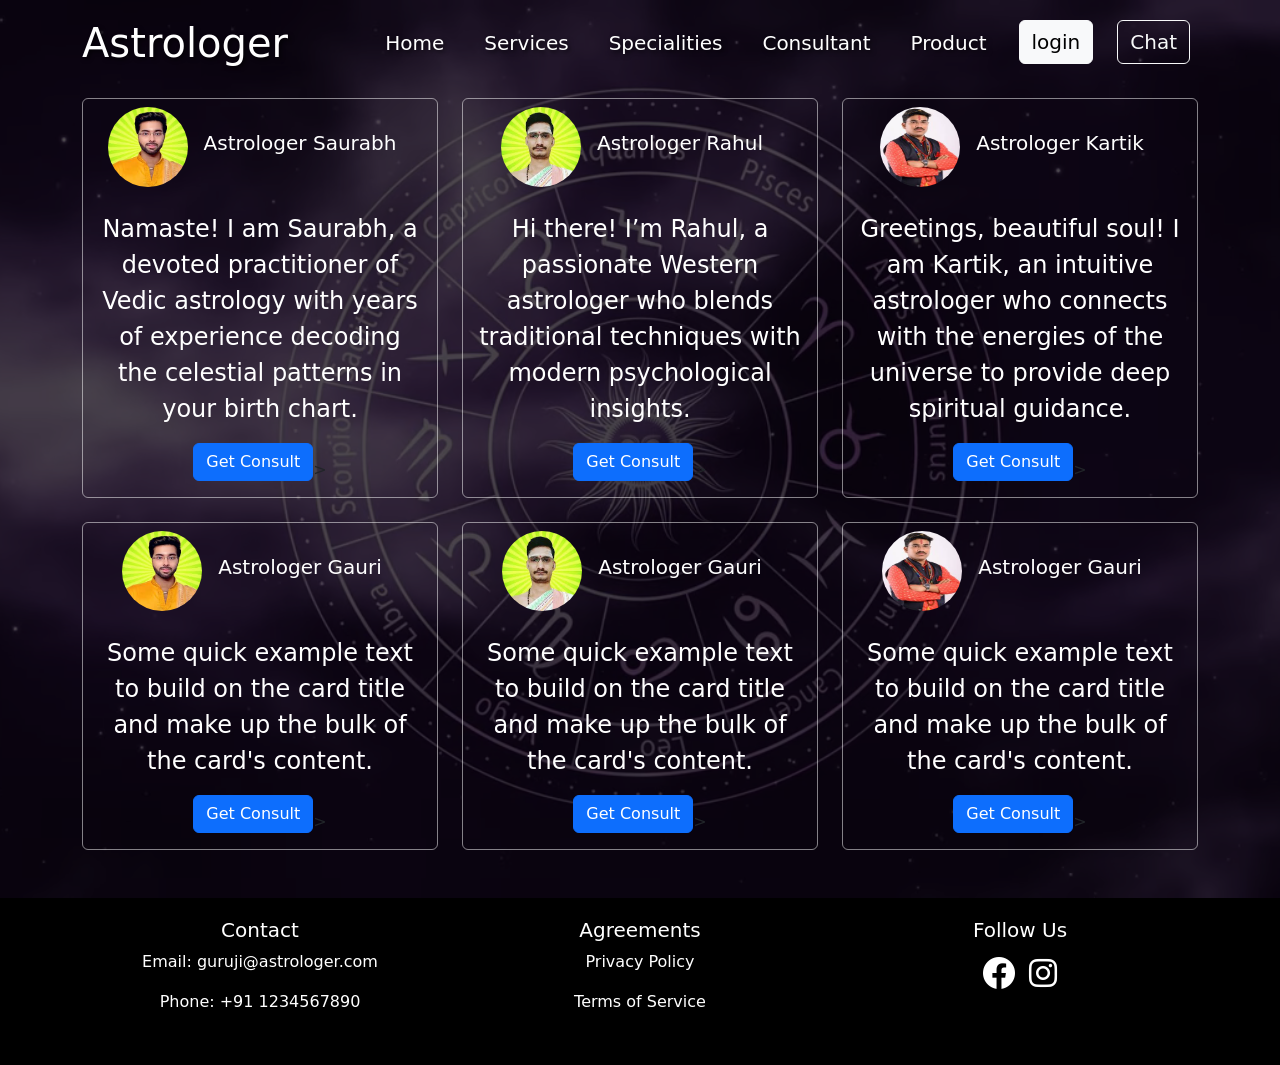
==== commit f9c320c3: "product page done" ====
--- a/consultant.html
+++ b/consultant.html
@@ -2,523 +2,742 @@
 <html lang="en">
 
 <head>
-  <meta charset="UTF-8" />
-  <meta name="viewport" content="width=device-width, initial-scale=1.0" />
-  <title>Astrologer Services</title>
-  <!-- <link href="https://cdn.jsdelivr.net/npm/bootstrap@5.3.0-alpha1/dist/css/bootstrap.min.css" rel="stylesheet"> -->
-  <link href="https://cdn.jsdelivr.net/npm/bootstrap@5.3.3/dist/css/bootstrap.min.css" rel="stylesheet"
-    integrity="sha384-QWTKZyjpPEjISv5WaRU9OFeRpok6YctnYmDr5pNlyT2bRjXh0JMhjY6hW+ALEwIH" crossorigin="anonymous" />
-  <link rel="stylesheet" href="style1.css" />
-  <link href="https://cdn.jsdelivr.net/npm/bootstrap-icons/font/bootstrap-icons.css" rel="stylesheet" />
-  <link href="https://cdnjs.cloudflare.com/ajax/libs/font-awesome/6.0.0-beta3/css/all.min.css" rel="stylesheet" />
-  <link rel="shortcut icon" href="icon.jpg" type="image/x-icon" />
+    <meta charset="UTF-8" />
+    <meta name="viewport" content="width=device-width, initial-scale=1.0" />
+    <title>Astrologer Services</title>
+    <!-- <link href="https://cdn.jsdelivr.net/npm/bootstrap@5.3.0-alpha1/dist/css/bootstrap.min.css" rel="stylesheet"> -->
+    <link href="https://cdn.jsdelivr.net/npm/bootstrap@5.3.3/dist/css/bootstrap.min.css" rel="stylesheet" integrity="sha384-QWTKZyjpPEjISv5WaRU9OFeRpok6YctnYmDr5pNlyT2bRjXh0JMhjY6hW+ALEwIH" crossorigin="anonymous" />
+    <link rel="stylesheet" href="style1.css" />
+    <link href="https://cdn.jsdelivr.net/npm/bootstrap-icons/font/bootstrap-icons.css" rel="stylesheet" />
+    <link href="https://cdnjs.cloudflare.com/ajax/libs/font-awesome/6.0.0-beta3/css/all.min.css" rel="stylesheet" />
+    <link rel="shortcut icon" href="icon.jpg" type="image/x-icon" />
 </head>
 
 <body>
-  <nav class="navbar navbar-expand-lg navbar-transparent">
-    <div class="container">
-      <a class="navbar-brand text-white fs-1" href="index.html">Astrologer</a>
-      <button class="navbar-toggler text-white" type="button" data-bs-toggle="collapse" data-bs-target="#navbarNav">
-        <span><img src="./list.svg" alt="sdfsd" /></span>
-      </button>
-      <div class="collapse navbar-collapse" id="navbarNav">
-        <ul class="navbar-nav ms-auto fs-5 gap-4">
-          <li class="nav-item">
-            <a class="nav-link text-white" href="index.html">Home</a>
-          </li>
-          <li class="nav-item">
-            <a class="nav-link text-white" href="services.html">Services</a>
-          </li>
-          <li class="nav-item">
-            <a class="nav-link text-white" href="specialities.html">Specialities</a>
-          </li>
-          <li class="nav-item">
-            <a class="nav-link text-white" href="consultant.html">Consultant</a>
-          </li>
-          <li class="nav-item">
-            <a class="nav-link text-white" href="#">Product</a>
-          </li>
-          <li class="nav-item">
-            <button type="button" class="btn btn-light fs-5" data-bs-target="#exampleModalToggle"
-              data-bs-toggle="modal">
+    <nav class="navbar navbar-expand-lg navbar-transparent">
+        <div class="container">
+            <a class="navbar-brand text-white fs-1" href="index.html">Astrologer</a>
+            <button class="navbar-toggler text-white" type="button" data-bs-toggle="collapse" data-bs-target="#navbarNav">
+          <span><img src="./list.svg" alt="sdfsd" /></span>
+        </button>
+            <div class="collapse navbar-collapse" id="navbarNav">
+                <ul class="navbar-nav ms-auto fs-5 gap-4">
+                    <li class="nav-item">
+                        <a class="nav-link text-white" href="index.html">Home</a>
+                    </li>
+                    <li class="nav-item">
+                        <a class="nav-link text-white" href="services.html">Services</a>
+                    </li>
+                    <li class="nav-item">
+                        <a class="nav-link text-white" href="specialities.html">Specialities</a
+              >
+            </li>
+            <li class="nav-item">
+              <a class="nav-link text-white" href="consultant.html"
+                >Consultant</a
+              >
+            </li>
+            <li class="nav-item">
+              <a class="nav-link text-white" href="product.html">Product</a>
+                    </li>
+                    <li class="nav-item">
+                        <button type="button" class="btn btn-light fs-5" data-bs-target="#exampleModalToggle" data-bs-toggle="modal">
+                login
+              </button>
+                    </li>
+                    <li class="nav-item">
+                        <button type="button" class="btn btn-outline-light me-2 chatbot-toggle-btn fs-5">
+                Chat
+              </button>
+                    </li>
+                </ul>
+            </div>
+        </div>
+    </nav>
+
+    <!--login page-->
+    <div class="modal fade" id="exampleModalToggle" aria-hidden="true" aria-labelledby="exampleModalToggleLabel" tabindex="-1">
+        <div class="modal-dialog modal-dialog-centered">
+            <div class="modal-content">
+                <div class="d-flex justify-content-between p-3">
+                    <p></p>
+                    <h1 class="fs-5 text-center" id="exampleModalToggleLabel">
+                        Log in
+                    </h1>
+                    <button type="button" class="btn-close" data-bs-dismiss="modal" aria-label="Close"></button>
+                </div>
+                <div class="modal-body">
+                    <form>
+                        <div class="mb-3">
+                            <label for="exampleInputEmail1" class="form-label">Email</label>
+                            <input type="email" class="form-control" id="exampleInputEmail1" aria-describedby="emailHelp" placeholder="name@company.com" />
+                        </div>
+                        <div class="mb-3">
+                            <label for="exampleInputPassword1" class="form-label">Password</label
+                >
+                <div class="input-group mb-3">
+                  <input
+                    type="password"
+                    class="form-control border border-end-0"
+                    id="exampleInputPassword1"
+                    placeholder="*********"
+                  />
+                  <button
+                    class="forgotbtn btn border border-start-0"
+                    type="button"
+                    id="button-addon2"
+                  >
+                    Forgot?
+                  </button>
+                </div>
+              </div>
+              <div class="mb-3 form-check">
+                <input
+                  type="checkbox"
+                  class="form-check-input"
+                  id="exampleCheck1"
+                />
+                <label class="form-check-label" for="exampleCheck1"
+                  >Save Id password</label
+                >
+              </div>
+              <div class="">
+                <button
+                  type="submit"
+                  class="btn btn-secondary"
+                  style="width: 100%"
+                >
+                  Sign in
+                </button>
+              </div>
+            </form>
+          </div>
+          <div class="input-group d-flex justify-content-center">
+            <p>
+              Don't have an account?
+              <button
+                class="forgotbtn btn m-0 pt-0"
+                data-bs-target="#exampleModalToggle2"
+                data-bs-toggle="modal"
+              >
+                Sign up
+              </button>
+            </p>
+          </div>
+        </div>
+      </div>
+    </div>
+    <div
+      class="modal fade"
+      id="exampleModalToggle2"
+      aria-hidden="true"
+      aria-labelledby="exampleModalToggleLabel2"
+      tabindex="-1"
+    >
+      <div class="modal-dialog modal-dialog-centered">
+        <div class="modal-content">
+          <div class="d-flex justify-content-between p-3">
+            <p></p>
+            <h1 class="fs-5 text-center" id="exampleModalToggleLabel">
+              Sign Up
+            </h1>
+            <button
+              type="button"
+              class="btn-close"
+              data-bs-dismiss="modal"
+              aria-label="Close"
+            ></button>
+          </div>
+          <div class="modal-body">
+            <form>
+              <div class="mb-3">
+                <label for="exampleInputEmail1" class="form-label"
+                  >What’s your email address?</label
+                >
+                <input
+                  type="email"
+                  class="form-control"
+                  id="exampleInputEmail1"
+                  aria-describedby="emailHelp"
+                  placeholder="name@company.com"
+                />
+              </div>
+              <div class="mb-3">
+                <label for="exampleInputPassword1" class="form-label"
+                  >Enter a password</label
+                >
+                <div class="input-group mb-3">
+                  <input
+                    type="password"
+                    class="form-control border"
+                    id="exampleInputPassword1"
+                    placeholder="*********"
+                  />
+                </div>
+              </div>
+
+              <div class="">
+                <button
+                  type="submit"
+                  class="btn btn-secondary"
+                  style="width: 100%"
+                >
+                  Sign Up for Free
+                </button>
+              </div>
+            </form>
+          </div>
+          <div class="input-group d-flex justify-content-center">
+            <p>
+              Already have an account?
+              <button
+                class="forgotbtn btn m-0 pt-0"
+                data-bs-target="#exampleModalToggle"
+                data-bs-toggle="modal"
+              >
+                Sign in
+              </button>
+            </p>
+          </div>
+        </div>
+      </div>
+    </div>
+
+    <!-- Chatbot Modal -->
+    <div class="chatbot-container" id="chatbot">
+      <div class="chatbot-header">
+        <span>Astro Help</span>
+        <button class="btn-close btn-sm" id="closeChatbot"></button>
+      </div>
+      <div class="chatbot-body">
+        <div class="chatbot-message">Hello, how can I help you?</div>
+      </div>
+      <div class="chatbot-footer">
+        <input
+          type="text"
+          placeholder="Type your message here..."
+          id="chatInput"
+        />
+        <button id="sendMessage">Send</button>
+      </div>
+    </div>
+
+    <!-- Hero Section with Video Background -->
+    <section
+      class="hero-section d-flex align-items-center justify-content-center text-center position-relative"
+    >
+      <!-- Video Background -->
+      <video autoplay muted loop id="video-background">
+        <source src="videoplayback.webm" type="video/webm" />
+        <!-- Fallback for browsers that don't support webm -->
+      </video>
+
+      <!-- Overlay (optional, to dim the video) -->
+      <div class="overlay"></div>
+
+      <!-- Cards Container -->
+      <div class="container my-5">
+        <div class="row row-cols-1 row-cols-md-3 g-4 align-items-stretch">
+          <!-- Card 1 -->
+          <div class="col">
+            <div
+              class="card bg-transparent text-center h-100"
+              style="width: 100%; border: 1px solid rgba(255, 255, 255, 0.5)"
+            >
+              <div class="d-flex p-2 justify-content-center align-items-center">
+                <img
+                  src="a1.jpeg"
+                  class="rounded-circle"
+                  alt="..."
+                  style="height: 80px; width: 80px"
+                />
+                <h5 class="card-title p-3 text-white">Astrologer Saurabh</h5>
+              </div>
+              <div class="card-body">
+                <p class="card-text text-white">
+                  Namaste! I am Saurabh, a devoted practitioner of Vedic
+                  astrology with years of experience decoding the celestial
+                  patterns in your birth chart.
+                </p>
+              </div>
+              <div>
+                <button
+                  type="button"
+                  class="btn btn-primary mb-3"
+                  data-bs-toggle="modal"
+                  data-bs-target="#login-alert"
+                >
+                  Get Consult</button
+                >>
+              </div>
+            </div>
+          </div>
+
+          <!-- Card 2 -->
+          <div class="col">
+            <div
+              class="card bg-transparent text-center h-100"
+              style="width: 100%; border: 1px solid rgba(255, 255, 255, 0.5)"
+            >
+              <div class="d-flex p-2 justify-content-center align-items-center">
+                <img
+                  src="a2.jpeg"
+                  class="rounded-circle"
+                  alt="..."
+                  style="height: 80px; width: 80px"
+                />
+                <h5 class="card-title p-3 text-white">Astrologer Rahul</h5>
+              </div>
+              <div class="card-body">
+                <p class="card-text text-white">
+                  Hi there! I’m Rahul, a passionate Western astrologer who
+                  blends traditional techniques with modern psychological
+                  insights.
+                </p>
+              </div>
+              <div>
+                <button
+                  type="button"
+                  class="btn btn-primary mb-3"
+                  data-bs-toggle="modal"
+                  data-bs-target="#login-alert"
+                >
+                  Get Consult</button
+                >>
+              </div>
+            </div>
+          </div>
+
+          <!-- Card 3 -->
+          <div class="col">
+            <div
+              class="card bg-transparent text-center"
+              style="width: 100%; border: 1px solid rgba(255, 255, 255, 0.5)"
+            >
+              <div class="d-flex p-2 justify-content-center align-items-center">
+                <img
+                  src="a3.jpeg"
+                  class="rounded-circle"
+                  alt="..."
+                  style="height: 80px; width: 80px"
+                />
+                <h5 class="card-title p-3 text-white">Astrologer Kartik</h5>
+              </div>
+              <div class="card-body">
+                <p class="card-text text-white">
+                  Greetings, beautiful soul! I am Kartik, an intuitive
+                  astrologer who connects with the energies of the universe to
+                  provide deep spiritual guidance.
+                </p>
+              </div>
+              <div>
+                <button
+                  type="button"
+                  class="btn btn-primary mb-3"
+                  data-bs-toggle="modal"
+                  data-bs-target="#login-alert"
+                >
+                  Get Consult</button
+                >>
+              </div>
+            </div>
+          </div>
+
+          <!-- Card 4 -->
+          <div class="col">
+            <div
+              class="card bg-transparent text-center"
+              style="width: 100%; border: 1px solid rgba(255, 255, 255, 0.5)"
+            >
+              <div class="d-flex p-2 justify-content-center align-items-center">
+                <img
+                  src="a1.jpeg"
+                  class="rounded-circle"
+                  alt="..."
+                  style="height: 80px; width: 80px"
+                />
+                <h5 class="card-title p-3 text-white">Astrologer Gauri</h5>
+              </div>
+              <div class="card-body">
+                <p class="card-text text-white">
+                  Some quick example text to build on the card title and make up
+                  the bulk of the card's content.
+                </p>
+              </div>
+              <div>
+                <button
+                  type="button"
+                  class="btn btn-primary mb-3"
+                  data-bs-toggle="modal"
+                  data-bs-target="#login-alert"
+                >
+                  Get Consult</button
+                >>
+              </div>
+            </div>
+          </div>
+
+          <!-- Card 5 -->
+          <div class="col">
+            <div
+              class="card bg-transparent text-center"
+              style="width: 100%; border: 1px solid rgba(255, 255, 255, 0.5)"
+            >
+              <div class="d-flex p-2 justify-content-center align-items-center">
+                <img
+                  src="a2.jpeg"
+                  class="rounded-circle"
+                  alt="..."
+                  style="height: 80px; width: 80px"
+                />
+                <h5 class="card-title p-3 text-white">Astrologer Gauri</h5>
+              </div>
+              <div class="card-body">
+                <p class="card-text text-white">
+                  Some quick example text to build on the card title and make up
+                  the bulk of the card's content.
+                </p>
+              </div>
+              <div>
+                <button
+                  type="button"
+                  class="btn btn-primary mb-3"
+                  data-bs-toggle="modal"
+                  data-bs-target="#login-alert"
+                >
+                  Get Consult</button
+                >>
+              </div>
+            </div>
+          </div>
+
+          <!-- Card 6 -->
+          <div class="col">
+            <div
+              class="card bg-transparent text-center"
+              style="width: 100%; border: 1px solid rgba(255, 255, 255, 0.5)"
+            >
+              <div class="d-flex p-2 justify-content-center align-items-center">
+                <img
+                  src="a3.jpeg"
+                  class="rounded-circle"
+                  alt="..."
+                  style="height: 80px; width: 80px"
+                />
+                <h5 class="card-title p-3 text-white">Astrologer Gauri</h5>
+              </div>
+              <div class="card-body">
+                <p class="card-text text-white">
+                  Some quick example text to build on the card title and make up
+                  the bulk of the card's content.
+                </p>
+              </div>
+              <div>
+                <button
+                  type="button"
+                  class="btn btn-primary mb-3"
+                  data-bs-toggle="modal"
+                  data-bs-target="#login-alert"
+                >
+                  Get Consult</button
+                >>
+              </div>
+            </div>
+          </div>
+        </div>
+      </div>
+    </section>
+
+    <div class="modal" tabindex="-1" id="login-alert">
+      <div class="modal-dialog">
+        <div class="modal-content">
+          <div class="modal-header">
+            <h5 class="modal-title">Login Alert</h5>
+            <button
+              type="button"
+              class="btn-close"
+              data-bs-dismiss="modal"
+              aria-label="Close"
+            ></button>
+          </div>
+          <div class="modal-body">
+            <p>To Know More About Astrologer! please Login First</p>
+          </div>
+          <div class="modal-footer">
+            <button
+              type="button"
+              class="btn btn-secondary"
+              data-bs-dismiss="modal"
+            >
+              Close
+            </button>
+            <button
+              type="button"
+              class="btn btn-primary"
+              data-bs-toggle="modal"
+              data-bs-target="#exampleModalToggle"
+            >
               login
             </button>
-          </li>
-          <li class="nav-item">
-            <button type="button" class="btn btn-outline-light me-2 chatbot-toggle-btn fs-5">
-              Chat
-            </button>
-          </li>
-        </ul>
+          </div>
+        </div>
       </div>
     </div>
-  </nav>
-
-  <!--login page-->
-  <div class="modal fade" id="exampleModalToggle" aria-hidden="true" aria-labelledby="exampleModalToggleLabel"
-    tabindex="-1">
-    <div class="modal-dialog modal-dialog-centered">
-      <div class="modal-content">
-        <div class="d-flex justify-content-between p-3">
-          <p></p>
-          <h1 class="fs-5 text-center" id="exampleModalToggleLabel">
-            Log in
-          </h1>
-          <button type="button" class="btn-close" data-bs-dismiss="modal" aria-label="Close"></button>
+
+    <div
+      class="modal fade"
+      id="exampleModalToggle"
+      aria-hidden="true"
+      aria-labelledby="exampleModalToggleLabel"
+      tabindex="-1"
+    >
+      <div class="modal-dialog modal-dialog-centered">
+        <div class="modal-content">
+          <div class="d-flex justify-content-between p-3">
+            <p></p>
+            <h1 class="fs-5 text-center" id="exampleModalToggleLabel">
+              Log in
+            </h1>
+            <button
+              type="button"
+              class="btn-close"
+              data-bs-dismiss="modal"
+              aria-label="Close"
+            ></button>
+          </div>
+          <div class="modal-body">
+            <form>
+              <div class="mb-3">
+                <label for="exampleInputEmail1" class="form-label">Email</label>
+                            <input type="email" class="form-control" id="exampleInputEmail1" aria-describedby="emailHelp" placeholder="name@company.com" />
+                        </div>
+                        <div class="mb-3">
+                            <label for="exampleInputPassword1" class="form-label">Password</label
+                >
+                <div class="input-group mb-3">
+                  <input
+                    type="password"
+                    class="form-control border border-end-0"
+                    id="exampleInputPassword1"
+                    placeholder="*********"
+                  />
+                  <button
+                    class="forgotbtn btn border border-start-0"
+                    type="button"
+                    id="button-addon2"
+                  >
+                    Forgot?
+                  </button>
+                </div>
+              </div>
+              <div class="mb-3 form-check">
+                <input
+                  type="checkbox"
+                  class="form-check-input"
+                  id="exampleCheck1"
+                />
+                <label class="form-check-label" for="exampleCheck1"
+                  >Save Id password</label
+                >
+              </div>
+              <div class="">
+                <button
+                  type="submit"
+                  class="btn btn-secondary"
+                  style="width: 100%"
+                >
+                  Sign in
+                </button>
+              </div>
+            </form>
+          </div>
+          <div class="input-group d-flex justify-content-center">
+            <p>
+              Don't have an account?
+              <button
+                class="forgotbtn btn m-0 pt-0"
+                data-bs-target="#exampleModalToggle2"
+                data-bs-toggle="modal"
+              >
+                Sign up
+              </button>
+            </p>
+          </div>
         </div>
-        <div class="modal-body">
-          <form>
-            <div class="mb-3">
-              <label for="exampleInputEmail1" class="form-label">Email</label>
-              <input type="email" class="form-control" id="exampleInputEmail1" aria-describedby="emailHelp"
-                placeholder="name@company.com" />
-            </div>
-            <div class="mb-3">
-              <label for="exampleInputPassword1" class="form-label">Password</label>
-              <div class="input-group mb-3">
-                <input type="password" class="form-control border border-end-0" id="exampleInputPassword1"
-                  placeholder="*********" />
-                <button class="forgotbtn btn border border-start-0" type="button" id="button-addon2">
-                  Forgot?
+      </div>
+    </div>
+    <div
+      class="modal fade"
+      id="exampleModalToggle2"
+      aria-hidden="true"
+      aria-labelledby="exampleModalToggleLabel2"
+      tabindex="-1"
+    >
+      <div class="modal-dialog modal-dialog-centered">
+        <div class="modal-content">
+          <div class="d-flex justify-content-between p-3">
+            <p></p>
+            <h1 class="fs-5 text-center" id="exampleModalToggleLabel">
+              Sign Up
+            </h1>
+            <button
+              type="button"
+              class="btn-close"
+              data-bs-dismiss="modal"
+              aria-label="Close"
+            ></button>
+          </div>
+          <div class="modal-body">
+            <form>
+              <div class="mb-3">
+                <label for="exampleInputEmail1" class="form-label"
+                  >What’s your email address?</label
+                >
+                <input
+                  type="email"
+                  class="form-control"
+                  id="exampleInputEmail1"
+                  aria-describedby="emailHelp"
+                  placeholder="name@company.com"
+                />
+              </div>
+              <div class="mb-3">
+                <label for="exampleInputPassword1" class="form-label"
+                  >Enter a password</label
+                >
+                <div class="input-group mb-3">
+                  <input
+                    type="password"
+                    class="form-control border"
+                    id="exampleInputPassword1"
+                    placeholder="*********"
+                  />
+                </div>
+              </div>
+
+              <div class="">
+                <button
+                  type="submit"
+                  class="btn btn-secondary"
+                  style="width: 100%"
+                >
+                  Sign Up for Free
                 </button>
               </div>
-            </div>
-            <div class="mb-3 form-check">
-              <input type="checkbox" class="form-check-input" id="exampleCheck1" />
-              <label class="form-check-label" for="exampleCheck1">Save Id password</label>
-            </div>
-            <div class="">
-              <button type="submit" class="btn btn-secondary" style="width: 100%">
+            </form>
+          </div>
+          <div class="input-group d-flex justify-content-center">
+            <p>
+              Already have an account?
+              <button
+                class="forgotbtn btn m-0 pt-0"
+                data-bs-target="#exampleModalToggle"
+                data-bs-toggle="modal"
+              >
                 Sign in
               </button>
-            </div>
-          </form>
+            </p>
+          </div>
         </div>
-        <div class="input-group d-flex justify-content-center">
-          <p>
-            Don't have an account?
-            <button class="forgotbtn btn m-0 pt-0" data-bs-target="#exampleModalToggle2" data-bs-toggle="modal">
-              Sign up
-            </button>
-          </p>
+      </div>
+    </div>
+
+    <!-- Footer -->
+    <footer class="footer">
+      <div class="container">
+        <div class="row text-center">
+          <div class="col-md-4 grid-item">
+            <h5>Contact</h5>
+            <p>Email: guruji@astrologer.com</p>
+            <p>Phone: +91 1234567890</p>
+          </div>
+          <div class="col-md-4 grid-item">
+            <h5>Agreements</h5>
+            <p><a href="privacy.html">Privacy Policy</a></p>
+            <p><a href="#">Terms of Service</a></p>
+          </div>
+          <div class="col-md-4 grid-item">
+            <h5>Follow Us</h5>
+            <a href="https://www.facebook.com" target="_blank">
+              <i class="bi bi-facebook pe-2" style="font-size: 2rem"></i>
+            </a>
+            <a href="https://www.Instagram.com" target="_blank">
+              <i class="fab fa-instagram" style="font-size: 2rem"></i>
+            </a>
+          </div>
         </div>
       </div>
-    </div>
-  </div>
-  <div class="modal fade" id="exampleModalToggle2" aria-hidden="true" aria-labelledby="exampleModalToggleLabel2"
-    tabindex="-1">
-    <div class="modal-dialog modal-dialog-centered">
-      <div class="modal-content">
-        <div class="d-flex justify-content-between p-3">
-          <p></p>
-          <h1 class="fs-5 text-center" id="exampleModalToggleLabel">
-            Sign Up
-          </h1>
-          <button type="button" class="btn-close" data-bs-dismiss="modal" aria-label="Close"></button>
-        </div>
-        <div class="modal-body">
-          <form>
-            <div class="mb-3">
-              <label for="exampleInputEmail1" class="form-label">What’s your email address?</label>
-              <input type="email" class="form-control" id="exampleInputEmail1" aria-describedby="emailHelp"
-                placeholder="name@company.com" />
-            </div>
-            <div class="mb-3">
-              <label for="exampleInputPassword1" class="form-label">Enter a password</label>
-              <div class="input-group mb-3">
-                <input type="password" class="form-control border" id="exampleInputPassword1" placeholder="*********" />
-              </div>
-            </div>
-
-            <div class="">
-              <button type="submit" class="btn btn-secondary" style="width: 100%">
-                Sign Up for Free
-              </button>
-            </div>
-          </form>
-        </div>
-        <div class="input-group d-flex justify-content-center">
-          <p>
-            Already have an account?
-            <button class="forgotbtn btn m-0 pt-0" data-bs-target="#exampleModalToggle" data-bs-toggle="modal">
-              Sign in
-            </button>
-          </p>
-        </div>
-      </div>
-    </div>
-  </div>
-
-  <!-- Chatbot Modal -->
-  <div class="chatbot-container" id="chatbot">
-    <div class="chatbot-header">
-      <span>Astro Help</span>
-      <button class="btn-close btn-sm" id="closeChatbot"></button>
-    </div>
-    <div class="chatbot-body">
-      <div class="chatbot-message">Hello, how can I help you?</div>
-    </div>
-    <div class="chatbot-footer">
-      <input type="text" placeholder="Type your message here..." id="chatInput" />
-      <button id="sendMessage">Send</button>
-    </div>
-  </div>
-
-  <!-- Hero Section with Video Background -->
-  <section class="hero-section d-flex align-items-center justify-content-center text-center position-relative">
-    <!-- Video Background -->
-    <video autoplay muted loop id="video-background">
-      <source src="videoplayback.webm" type="video/webm" />
-      <!-- Fallback for browsers that don't support webm -->
-    </video>
-
-    <!-- Overlay (optional, to dim the video) -->
-    <div class="overlay"></div>
-
-    <!-- Cards Container -->
-    <div class="container my-5 ">
-      <div class="row row-cols-1 row-cols-md-3 g-4 align-items-stretch">
-        <!-- Card 1 -->
-        <div class="col">
-          <div class="card bg-transparent text-center h-100"
-            style="width: 100%; border: 1px solid rgba(255, 255, 255, 0.5)">
-            <div class="d-flex p-2 justify-content-center align-items-center">
-              <img src="a1.jpeg" class="rounded-circle" alt="..." style="height: 80px; width: 80px" />
-              <h5 class="card-title p-3 text-white">Astrologer Saurabh</h5>
-            </div>
-            <div class="card-body ">
-              <p class="card-text text-white">
-                Namaste! I am Saurabh, a devoted practitioner of Vedic astrology with years of experience decoding the
-                celestial patterns in your birth chart.
-              </p>
-            </div>
-            <div>
-              <button type="button" class="btn btn-primary mb-3" data-bs-toggle="modal"
-                data-bs-target="#login-alert">Get
-                Consult</button>>
-            </div>
-          </div>
-        </div>
-
-        <!-- Card 2 -->
-        <div class="col">
-          <div class="card bg-transparent text-center h-100"
-            style="width: 100%; border: 1px solid rgba(255, 255, 255, 0.5)">
-            <div class="d-flex p-2 justify-content-center align-items-center">
-              <img src="a2.jpeg" class="rounded-circle" alt="..." style="height: 80px; width: 80px" />
-              <h5 class="card-title p-3 text-white">Astrologer Rahul</h5>
-            </div>
-            <div class="card-body">
-              <p class="card-text text-white">
-                Hi there! I’m Rahul, a passionate Western astrologer who blends traditional techniques with modern
-                psychological insights.
-              </p>
-            </div>
-            <div>
-              <button type="button" class="btn btn-primary mb-3" data-bs-toggle="modal"
-                data-bs-target="#login-alert">Get
-                Consult</button>>
-            </div>
-          </div>
-        </div>
-
-        <!-- Card 3 -->
-        <div class="col">
-          <div class="card bg-transparent text-center" style="width: 100%; border: 1px solid rgba(255, 255, 255, 0.5)">
-            <div class="d-flex p-2 justify-content-center align-items-center">
-              <img src="a3.jpeg" class="rounded-circle" alt="..." style="height: 80px; width: 80px" />
-              <h5 class="card-title p-3 text-white">Astrologer Kartik</h5>
-            </div>
-            <div class="card-body">
-              <p class="card-text text-white">
-                Greetings, beautiful soul! I am Kartik, an intuitive astrologer who connects with the energies of the
-                universe to provide deep spiritual guidance.
-              </p>
-            </div>
-            <div>
-              <button type="button" class="btn btn-primary mb-3" data-bs-toggle="modal"
-                data-bs-target="#login-alert">Get
-                Consult</button>>
-            </div>
-          </div>
-        </div>
-
-        <!-- Card 4 -->
-        <div class="col">
-          <div class="card bg-transparent text-center" style="width: 100%; border: 1px solid rgba(255, 255, 255, 0.5)">
-            <div class="d-flex p-2 justify-content-center align-items-center">
-              <img src="a1.jpeg" class="rounded-circle" alt="..." style="height: 80px; width: 80px" />
-              <h5 class="card-title p-3 text-white">Astrologer Gauri</h5>
-            </div>
-            <div class="card-body">
-              <p class="card-text text-white">
-                Some quick example text to build on the card title and make up
-                the bulk of the card's content.
-              </p>
-            </div>
-            <div>
-              <button type="button" class="btn btn-primary mb-3" data-bs-toggle="modal"
-                data-bs-target="#login-alert">Get
-                Consult</button>>
-            </div>
-          </div>
-        </div>
-
-        <!-- Card 5 -->
-        <div class="col">
-          <div class="card bg-transparent text-center" style="width: 100%; border: 1px solid rgba(255, 255, 255, 0.5)">
-            <div class="d-flex p-2 justify-content-center align-items-center">
-              <img src="a2.jpeg" class="rounded-circle" alt="..." style="height: 80px; width: 80px" />
-              <h5 class="card-title p-3 text-white">Astrologer Gauri</h5>
-            </div>
-            <div class="card-body">
-              <p class="card-text text-white">
-                Some quick example text to build on the card title and make up
-                the bulk of the card's content.
-              </p>
-            </div>
-            <div>
-              <button type="button" class="btn btn-primary mb-3" data-bs-toggle="modal"
-                data-bs-target="#login-alert">Get
-                Consult</button>>
-            </div>
-          </div>
-        </div>
-
-        <!-- Card 6 -->
-        <div class="col">
-          <div class="card bg-transparent text-center" style="width: 100%; border: 1px solid rgba(255, 255, 255, 0.5)">
-            <div class="d-flex p-2 justify-content-center align-items-center">
-              <img src="a3.jpeg" class="rounded-circle" alt="..." style="height: 80px; width: 80px" />
-              <h5 class="card-title p-3 text-white">Astrologer Gauri</h5>
-            </div>
-            <div class="card-body">
-              <p class="card-text text-white">
-                Some quick example text to build on the card title and make up
-                the bulk of the card's content.
-              </p>
-            </div>
-            <div>
-              <button type="button" class="btn btn-primary mb-3" data-bs-toggle="modal"
-                data-bs-target="#login-alert">Get
-                Consult</button>>
-            </div>
-          </div>
-        </div>
-      </div>
-    </div>
-  </section>
-
-  <div class="modal" tabindex="-1" id="login-alert">
-    <div class="modal-dialog">
-      <div class="modal-content">
-        <div class="modal-header">
-          <h5 class="modal-title">Login Alert</h5>
-          <button type="button" class="btn-close" data-bs-dismiss="modal" aria-label="Close"></button>
-        </div>
-        <div class="modal-body">
-          <p>To Know More About Astrologer! please Login First</p>
-        </div>
-        <div class="modal-footer">
-          <button type="button" class="btn btn-secondary" data-bs-dismiss="modal">Close</button>
-          <button type="button" class="btn btn-primary" data-bs-toggle="modal"
-            data-bs-target="#exampleModalToggle">login</button>
-        </div>
-      </div>
-    </div>
-  </div>
-
-  <div class="modal fade" id="exampleModalToggle" aria-hidden="true" aria-labelledby="exampleModalToggleLabel"
-    tabindex="-1">
-    <div class="modal-dialog modal-dialog-centered">
-      <div class="modal-content">
-        <div class="d-flex justify-content-between p-3">
-          <p></p>
-          <h1 class="fs-5 text-center" id="exampleModalToggleLabel">
-            Log in
-          </h1>
-          <button type="button" class="btn-close" data-bs-dismiss="modal" aria-label="Close"></button>
-        </div>
-        <div class="modal-body">
-          <form>
-            <div class="mb-3">
-              <label for="exampleInputEmail1" class="form-label">Email</label>
-              <input type="email" class="form-control" id="exampleInputEmail1" aria-describedby="emailHelp"
-                placeholder="name@company.com" />
-            </div>
-            <div class="mb-3">
-              <label for="exampleInputPassword1" class="form-label">Password</label>
-              <div class="input-group mb-3">
-                <input type="password" class="form-control border border-end-0" id="exampleInputPassword1"
-                  placeholder="*********" />
-                <button class="forgotbtn btn border border-start-0" type="button" id="button-addon2">
-                  Forgot?
-                </button>
-              </div>
-            </div>
-            <div class="mb-3 form-check">
-              <input type="checkbox" class="form-check-input" id="exampleCheck1" />
-              <label class="form-check-label" for="exampleCheck1">Save Id password</label>
-            </div>
-            <div class="">
-              <button type="submit" class="btn btn-secondary" style="width: 100%">
-                Sign in
-              </button>
-            </div>
-          </form>
-        </div>
-        <div class="input-group d-flex justify-content-center">
-          <p>
-            Don't have an account?
-            <button class="forgotbtn btn m-0 pt-0" data-bs-target="#exampleModalToggle2" data-bs-toggle="modal">
-              Sign up
-            </button>
-          </p>
-        </div>
-      </div>
-    </div>
-  </div>
-  <div class="modal fade" id="exampleModalToggle2" aria-hidden="true" aria-labelledby="exampleModalToggleLabel2"
-    tabindex="-1">
-    <div class="modal-dialog modal-dialog-centered">
-      <div class="modal-content">
-        <div class="d-flex justify-content-between p-3">
-          <p></p>
-          <h1 class="fs-5 text-center" id="exampleModalToggleLabel">
-            Sign Up
-          </h1>
-          <button type="button" class="btn-close" data-bs-dismiss="modal" aria-label="Close"></button>
-        </div>
-        <div class="modal-body">
-          <form>
-            <div class="mb-3">
-              <label for="exampleInputEmail1" class="form-label">What’s your email address?</label>
-              <input type="email" class="form-control" id="exampleInputEmail1" aria-describedby="emailHelp"
-                placeholder="name@company.com" />
-            </div>
-            <div class="mb-3">
-              <label for="exampleInputPassword1" class="form-label">Enter a password</label>
-              <div class="input-group mb-3">
-                <input type="password" class="form-control border" id="exampleInputPassword1" placeholder="*********" />
-              </div>
-            </div>
-
-            <div class="">
-              <button type="submit" class="btn btn-secondary" style="width: 100%">
-                Sign Up for Free
-              </button>
-            </div>
-          </form>
-        </div>
-        <div class="input-group d-flex justify-content-center">
-          <p>
-            Already have an account?
-            <button class="forgotbtn btn m-0 pt-0" data-bs-target="#exampleModalToggle" data-bs-toggle="modal">
-              Sign in
-            </button>
-          </p>
-        </div>
-      </div>
-    </div>
-  </div>
-
-  <!-- Footer -->
-  <footer class="footer">
-    <div class="container">
-      <div class="row text-center">
-        <div class="col-md-4 grid-item">
-          <h5>Contact</h5>
-          <p>Email: guruji@astrologer.com</p>
-          <p>Phone: +91 1234567890</p>
-        </div>
-        <div class="col-md-4 grid-item">
-          <h5>Agreements</h5>
-          <p><a href="privacy.html">Privacy Policy</a></p>
-          <p><a href="#">Terms of Service</a></p>
-        </div>
-        <div class="col-md-4 grid-item">
-          <h5>Follow Us</h5>
-          <a href="https://www.facebook.com" target="_blank">
-            <i class="bi bi-facebook pe-2" style="font-size: 2rem"></i>
-          </a>
-          <a href="https://www.Instagram.com" target="_blank">
-            <i class="fab fa-instagram" style="font-size: 2rem"></i>
-          </a>
-        </div>
-      </div>
-    </div>
-  </footer>
-
-  <script src="https://cdn.jsdelivr.net/npm/bootstrap@5.3.3/dist/js/bootstrap.bundle.min.js"></script>
-  <script>
-    // Chatbot functionality
-    const chatbotContainer = document.getElementById("chatbot");
-    const chatbotToggleBtns = document.querySelectorAll(
-      ".chatbot-toggle-btn"
-    );
-    const closeChatbotBtn = document.getElementById("closeChatbot");
-    const chatInput = document.getElementById("chatInput");
-    const chatbotBody = chatbotContainer.querySelector(".chatbot-body");
-    const sendMessageBtn = document.getElementById("sendMessage");
-
-    // Show/hide chatbot
-    chatbotToggleBtns.forEach((btn) => {
-      btn.addEventListener("click", () => {
-        chatbotContainer.style.display = "flex";
+    </footer>
+
+    <script src="https://cdn.jsdelivr.net/npm/bootstrap@5.3.3/dist/js/bootstrap.bundle.min.js"></script>
+    <script>
+      // Chatbot functionality
+      const chatbotContainer = document.getElementById("chatbot");
+      const chatbotToggleBtns = document.querySelectorAll(
+        ".chatbot-toggle-btn"
+      );
+      const closeChatbotBtn = document.getElementById("closeChatbot");
+      const chatInput = document.getElementById("chatInput");
+      const chatbotBody = chatbotContainer.querySelector(".chatbot-body");
+      const sendMessageBtn = document.getElementById("sendMessage");
+
+      // Show/hide chatbot
+      chatbotToggleBtns.forEach((btn) => {
+        btn.addEventListener("click", () => {
+          chatbotContainer.style.display = "flex";
+        });
       });
-    });
-
-    closeChatbotBtn.addEventListener("click", () => {
-      chatbotContainer.style.display = "none";
-    });
-
-    // Function to send message
-    function sendMessage() {
-      const userMessage = chatInput.value.trim();
-      if (userMessage) {
-        // User message
-        const userMessageElement = document.createElement("div");
-        userMessageElement.classList.add("chatbot-message", "user");
-        userMessageElement.textContent = userMessage;
-        chatbotBody.appendChild(userMessageElement);
-        chatInput.value = "";
-        chatbotBody.scrollTop = chatbotBody.scrollHeight;
-
-        // Display chatbot response after a short delay
-        setTimeout(() => {
-          const botMessageElement = document.createElement("div");
-          botMessageElement.classList.add("chatbot-message", "bot");
-          botMessageElement.textContent =
-            "Thank you for being part of astrologer.";
-          chatbotBody.appendChild(botMessageElement);
+
+      closeChatbotBtn.addEventListener("click", () => {
+        chatbotContainer.style.display = "none";
+      });
+
+      // Function to send message
+      function sendMessage() {
+        const userMessage = chatInput.value.trim();
+        if (userMessage) {
+          // User message
+          const userMessageElement = document.createElement("div");
+          userMessageElement.classList.add("chatbot-message", "user");
+          userMessageElement.textContent = userMessage;
+          chatbotBody.appendChild(userMessageElement);
+          chatInput.value = "";
           chatbotBody.scrollTop = chatbotBody.scrollHeight;
-        }, 10000); // 10 seconds delay
+
+          // Display chatbot response after a short delay
+          setTimeout(() => {
+            const botMessageElement = document.createElement("div");
+            botMessageElement.classList.add("chatbot-message", "bot");
+            botMessageElement.textContent =
+              "Thank you for being part of astrologer.";
+            chatbotBody.appendChild(botMessageElement);
+            chatbotBody.scrollTop = chatbotBody.scrollHeight;
+          }, 10000); // 10 seconds delay
+        }
       }
-    }
-
-    // Send message on button click
-    sendMessageBtn.addEventListener("click", sendMessage);
-
-    // Send message on pressing Enter key
-    chatInput.addEventListener("keydown", (event) => {
-      if (event.key === "Enter") {
-        event.preventDefault(); // Prevent default form submission
-        sendMessage();
-      }
-    });
-
-    // Hide chatbot when clicking outside
-    document.addEventListener("click", (event) => {
-      const isClickInside =
-        chatbotContainer.contains(event.target) ||
-        Array.from(chatbotToggleBtns).some((btn) =>
-          btn.contains(event.target)
-        );
-      if (!isClickInside) {
-        chatbotContainer.style.display = "none";
-      }
-    });
-  </script>
-</body>
-
+
+      // Send message on button click
+      sendMessageBtn.addEventListener("click", sendMessage);
+
+      // Send message on pressing Enter key
+      chatInput.addEventListener("keydown", (event) => {
+        if (event.key === "Enter") {
+          event.preventDefault(); // Prevent default form submission
+          sendMessage();
+        }
+      });
+
+      // Hide chatbot when clicking outside
+      document.addEventListener("click", (event) => {
+        const isClickInside =
+          chatbotContainer.contains(event.target) ||
+          Array.from(chatbotToggleBtns).some((btn) =>
+            btn.contains(event.target)
+          );
+        if (!isClickInside) {
+          chatbotContainer.style.display = "none";
+        }
+      });
+    </script>
+  </body>
 </html>
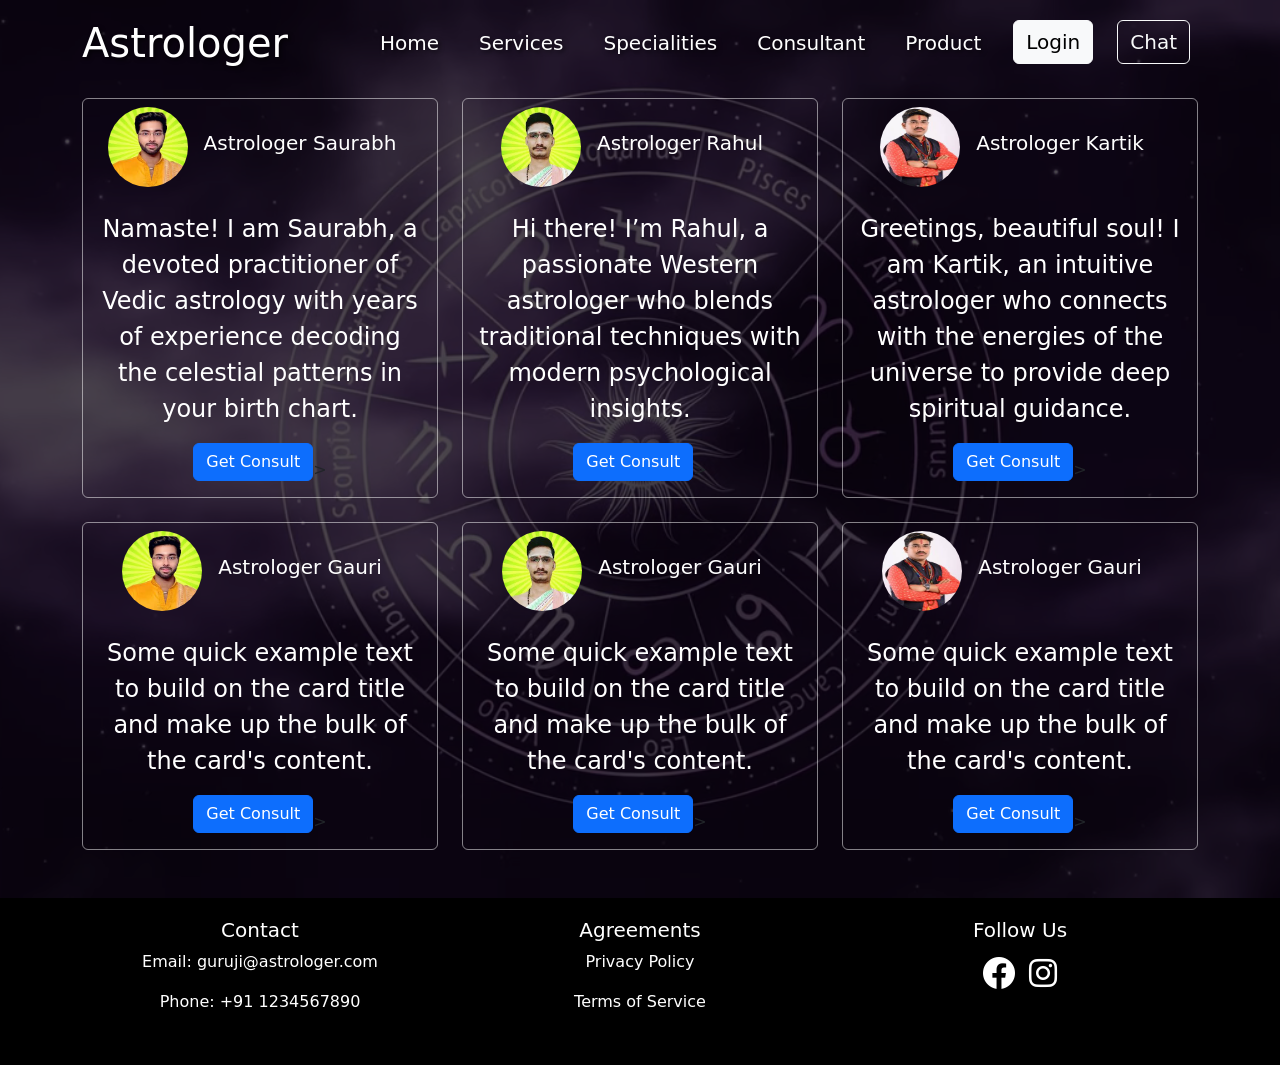
==== commit 99f502bd: "capitalized l og login" ====
--- a/consultant.html
+++ b/consultant.html
@@ -42,7 +42,7 @@
                     </li>
                     <li class="nav-item">
                         <button type="button" class="btn btn-light fs-5" data-bs-target="#exampleModalToggle" data-bs-toggle="modal">
-                login
+                Login
               </button>
                     </li>
                     <li class="nav-item">
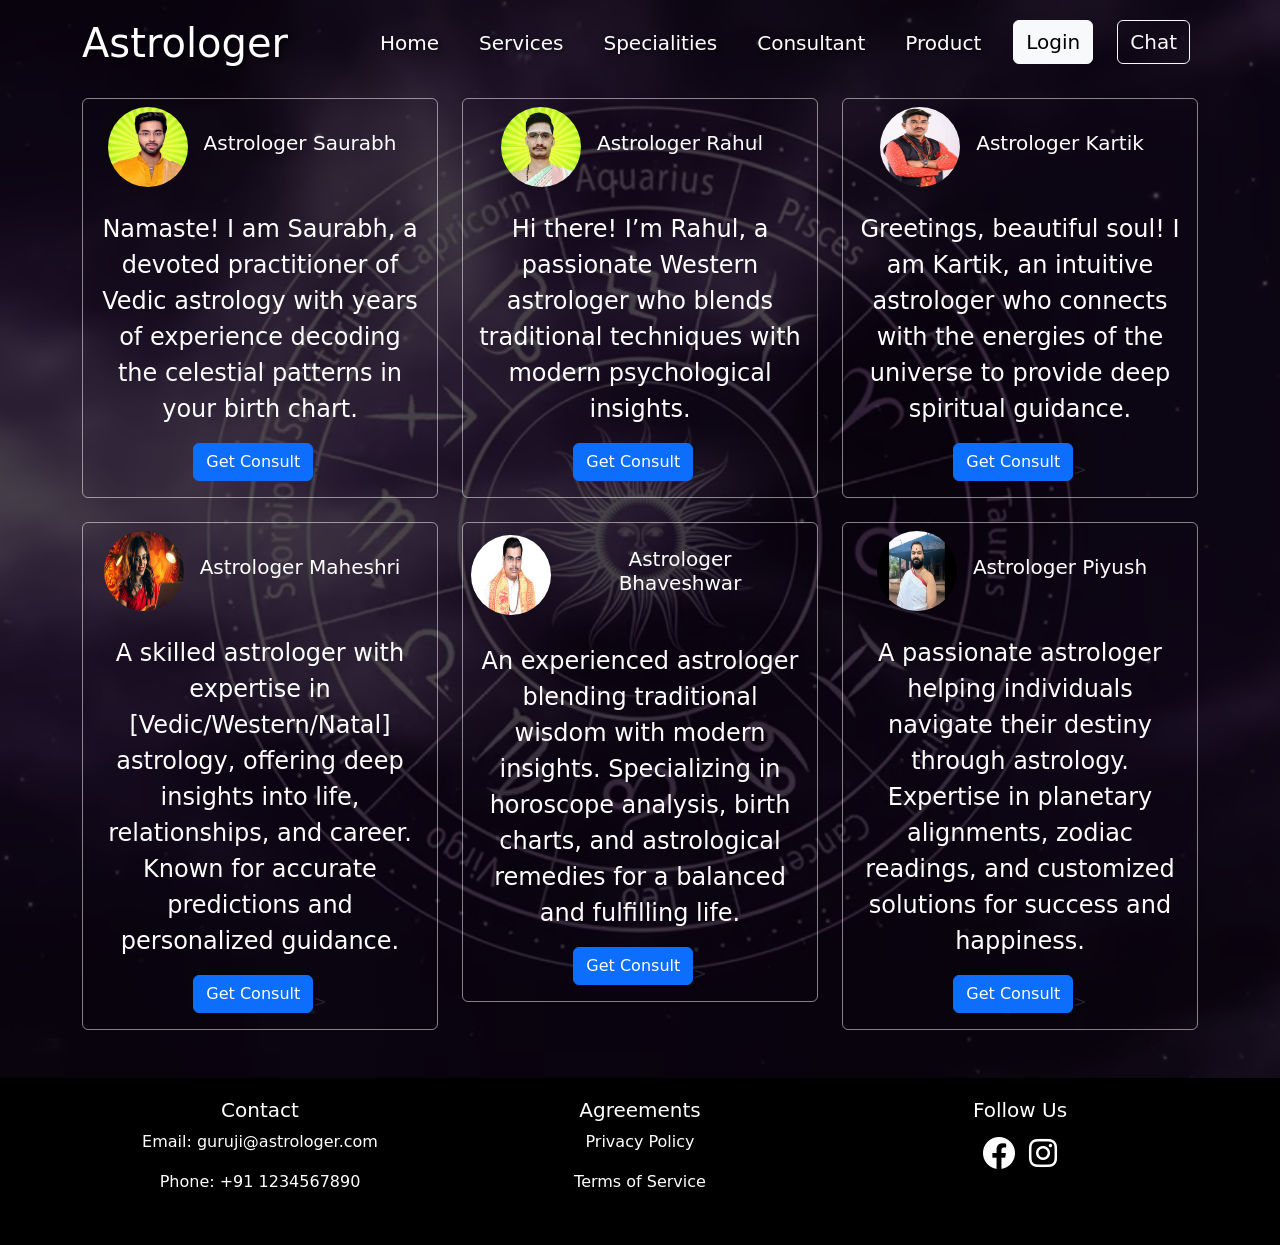
==== commit 56643db2: "all work fixed" ====
--- a/consultant.html
+++ b/consultant.html
@@ -2,742 +2,523 @@
 <html lang="en">
 
 <head>
-    <meta charset="UTF-8" />
-    <meta name="viewport" content="width=device-width, initial-scale=1.0" />
-    <title>Astrologer Services</title>
-    <!-- <link href="https://cdn.jsdelivr.net/npm/bootstrap@5.3.0-alpha1/dist/css/bootstrap.min.css" rel="stylesheet"> -->
-    <link href="https://cdn.jsdelivr.net/npm/bootstrap@5.3.3/dist/css/bootstrap.min.css" rel="stylesheet" integrity="sha384-QWTKZyjpPEjISv5WaRU9OFeRpok6YctnYmDr5pNlyT2bRjXh0JMhjY6hW+ALEwIH" crossorigin="anonymous" />
-    <link rel="stylesheet" href="style1.css" />
-    <link href="https://cdn.jsdelivr.net/npm/bootstrap-icons/font/bootstrap-icons.css" rel="stylesheet" />
-    <link href="https://cdnjs.cloudflare.com/ajax/libs/font-awesome/6.0.0-beta3/css/all.min.css" rel="stylesheet" />
-    <link rel="shortcut icon" href="icon.jpg" type="image/x-icon" />
+  <meta charset="UTF-8" />
+  <meta name="viewport" content="width=device-width, initial-scale=1.0" />
+  <title>Astrologer Services</title>
+  <!-- <link href="https://cdn.jsdelivr.net/npm/bootstrap@5.3.0-alpha1/dist/css/bootstrap.min.css" rel="stylesheet"> -->
+  <link href="https://cdn.jsdelivr.net/npm/bootstrap@5.3.3/dist/css/bootstrap.min.css" rel="stylesheet"
+    integrity="sha384-QWTKZyjpPEjISv5WaRU9OFeRpok6YctnYmDr5pNlyT2bRjXh0JMhjY6hW+ALEwIH" crossorigin="anonymous" />
+  <link rel="stylesheet" href="style1.css" />
+  <link href="https://cdn.jsdelivr.net/npm/bootstrap-icons/font/bootstrap-icons.css" rel="stylesheet" />
+  <link href="https://cdnjs.cloudflare.com/ajax/libs/font-awesome/6.0.0-beta3/css/all.min.css" rel="stylesheet" />
+  <link rel="shortcut icon" href="icon.jpg" type="image/x-icon" />
 </head>
 
 <body>
-    <nav class="navbar navbar-expand-lg navbar-transparent">
-        <div class="container">
-            <a class="navbar-brand text-white fs-1" href="index.html">Astrologer</a>
-            <button class="navbar-toggler text-white" type="button" data-bs-toggle="collapse" data-bs-target="#navbarNav">
-          <span><img src="./list.svg" alt="sdfsd" /></span>
-        </button>
-            <div class="collapse navbar-collapse" id="navbarNav">
-                <ul class="navbar-nav ms-auto fs-5 gap-4">
-                    <li class="nav-item">
-                        <a class="nav-link text-white" href="index.html">Home</a>
-                    </li>
-                    <li class="nav-item">
-                        <a class="nav-link text-white" href="services.html">Services</a>
-                    </li>
-                    <li class="nav-item">
-                        <a class="nav-link text-white" href="specialities.html">Specialities</a
-              >
-            </li>
-            <li class="nav-item">
-              <a class="nav-link text-white" href="consultant.html"
-                >Consultant</a
-              >
-            </li>
-            <li class="nav-item">
-              <a class="nav-link text-white" href="product.html">Product</a>
-                    </li>
-                    <li class="nav-item">
-                        <button type="button" class="btn btn-light fs-5" data-bs-target="#exampleModalToggle" data-bs-toggle="modal">
-                Login
-              </button>
-                    </li>
-                    <li class="nav-item">
-                        <button type="button" class="btn btn-outline-light me-2 chatbot-toggle-btn fs-5">
-                Chat
-              </button>
-                    </li>
-                </ul>
-            </div>
-        </div>
-    </nav>
-
-    <!--login page-->
-    <div class="modal fade" id="exampleModalToggle" aria-hidden="true" aria-labelledby="exampleModalToggleLabel" tabindex="-1">
-        <div class="modal-dialog modal-dialog-centered">
-            <div class="modal-content">
-                <div class="d-flex justify-content-between p-3">
-                    <p></p>
-                    <h1 class="fs-5 text-center" id="exampleModalToggleLabel">
-                        Log in
-                    </h1>
-                    <button type="button" class="btn-close" data-bs-dismiss="modal" aria-label="Close"></button>
-                </div>
-                <div class="modal-body">
-                    <form>
-                        <div class="mb-3">
-                            <label for="exampleInputEmail1" class="form-label">Email</label>
-                            <input type="email" class="form-control" id="exampleInputEmail1" aria-describedby="emailHelp" placeholder="name@company.com" />
-                        </div>
-                        <div class="mb-3">
-                            <label for="exampleInputPassword1" class="form-label">Password</label
-                >
-                <div class="input-group mb-3">
-                  <input
-                    type="password"
-                    class="form-control border border-end-0"
-                    id="exampleInputPassword1"
-                    placeholder="*********"
-                  />
-                  <button
-                    class="forgotbtn btn border border-start-0"
-                    type="button"
-                    id="button-addon2"
-                  >
-                    Forgot?
-                  </button>
-                </div>
-              </div>
-              <div class="mb-3 form-check">
-                <input
-                  type="checkbox"
-                  class="form-check-input"
-                  id="exampleCheck1"
-                />
-                <label class="form-check-label" for="exampleCheck1"
-                  >Save Id password</label
-                >
-              </div>
-              <div class="">
-                <button
-                  type="submit"
-                  class="btn btn-secondary"
-                  style="width: 100%"
-                >
-                  Sign in
+  <nav class="navbar navbar-expand-lg navbar-transparent">
+    <div class="container">
+      <a class="navbar-brand text-white fs-1" href="index.html">Astrologer</a>
+      <button class="navbar-toggler text-white" type="button" data-bs-toggle="collapse" data-bs-target="#navbarNav">
+        <span><img src="./list.svg" alt="sdfsd" /></span>
+      </button>
+      <div class="collapse navbar-collapse" id="navbarNav">
+        <ul class="navbar-nav ms-auto fs-5 gap-4">
+          <li class="nav-item">
+            <a class="nav-link text-white" href="index.html">Home</a>
+          </li>
+          <li class="nav-item">
+            <a class="nav-link text-white" href="services.html">Services</a>
+          </li>
+          <li class="nav-item">
+            <a class="nav-link text-white" href="specialities.html">Specialities</a>
+          </li>
+          <li class="nav-item">
+            <a class="nav-link text-white" href="consultant.html">Consultant</a>
+          </li>
+          <li class="nav-item">
+            <a class="nav-link text-white" href="product.html">Product</a>
+          </li>
+          <li class="nav-item">
+            <button type="button" class="btn btn-light fs-5" data-bs-target="#exampleModalToggle"
+              data-bs-toggle="modal">
+              Login
+            </button>
+          </li>
+          <li class="nav-item">
+            <button type="button" class="btn btn-outline-light me-2 chatbot-toggle-btn fs-5">
+              Chat
+            </button>
+          </li>
+        </ul>
+      </div>
+    </div>
+  </nav>
+
+  <!--login page-->
+  <div class="modal fade" id="exampleModalToggle" aria-hidden="true" aria-labelledby="exampleModalToggleLabel"
+    tabindex="-1">
+    <div class="modal-dialog modal-dialog-centered">
+      <div class="modal-content">
+        <div class="d-flex justify-content-between p-3">
+          <p></p>
+          <h1 class="fs-5 text-center" id="exampleModalToggleLabel">
+            Log in
+          </h1>
+          <button type="button" class="btn-close" data-bs-dismiss="modal" aria-label="Close"></button>
+        </div>
+        <div class="modal-body">
+          <form>
+            <div class="mb-3">
+              <label for="exampleInputEmail1" class="form-label">Email</label>
+              <input type="email" class="form-control" id="exampleInputEmail1" aria-describedby="emailHelp"
+                placeholder="name@company.com" />
+            </div>
+            <div class="mb-3">
+              <label for="exampleInputPassword1" class="form-label">Password</label>
+              <div class="input-group mb-3">
+                <input type="password" class="form-control border border-end-0" id="exampleInputPassword1"
+                  placeholder="*********" />
+                <button class="forgotbtn btn border border-start-0" type="button" id="button-addon2">
+                  Forgot?
                 </button>
               </div>
-            </form>
+            </div>
+            <div class="mb-3 form-check">
+              <input type="checkbox" class="form-check-input" id="exampleCheck1" />
+              <label class="form-check-label" for="exampleCheck1">Save Id password</label>
+            </div>
+            <div class="">
+              <button type="submit" class="btn btn-secondary" style="width: 100%">
+                Sign in
+              </button>
+            </div>
+          </form>
+        </div>
+        <div class="input-group d-flex justify-content-center">
+          <p>
+            Don't have an account?
+            <button class="forgotbtn btn m-0 pt-0" data-bs-target="#exampleModalToggle2" data-bs-toggle="modal">
+              Sign up
+            </button>
+          </p>
+        </div>
+      </div>
+    </div>
+  </div>
+  <div class="modal fade" id="exampleModalToggle2" aria-hidden="true" aria-labelledby="exampleModalToggleLabel2"
+    tabindex="-1">
+    <div class="modal-dialog modal-dialog-centered">
+      <div class="modal-content">
+        <div class="d-flex justify-content-between p-3">
+          <p></p>
+          <h1 class="fs-5 text-center" id="exampleModalToggleLabel">
+            Sign Up
+          </h1>
+          <button type="button" class="btn-close" data-bs-dismiss="modal" aria-label="Close"></button>
+        </div>
+        <div class="modal-body">
+          <form>
+            <div class="mb-3">
+              <label for="exampleInputEmail1" class="form-label">What’s your email address?</label>
+              <input type="email" class="form-control" id="exampleInputEmail1" aria-describedby="emailHelp"
+                placeholder="name@company.com" />
+            </div>
+            <div class="mb-3">
+              <label for="exampleInputPassword1" class="form-label">Enter a password</label>
+              <div class="input-group mb-3">
+                <input type="password" class="form-control border" id="exampleInputPassword1" placeholder="*********" />
+              </div>
+            </div>
+
+            <div class="">
+              <button type="submit" class="btn btn-secondary" style="width: 100%">
+                Sign Up for Free
+              </button>
+            </div>
+          </form>
+        </div>
+        <div class="input-group d-flex justify-content-center">
+          <p>
+            Already have an account?
+            <button class="forgotbtn btn m-0 pt-0" data-bs-target="#exampleModalToggle" data-bs-toggle="modal">
+              Sign in
+            </button>
+          </p>
+        </div>
+      </div>
+    </div>
+  </div>
+
+  <!-- Chatbot Modal -->
+  <div class="chatbot-container" id="chatbot">
+    <div class="chatbot-header">
+      <span>Astro Help</span>
+      <button class="btn-close btn-sm" id="closeChatbot"></button>
+    </div>
+    <div class="chatbot-body">
+      <div class="chatbot-message">Hello, how can I help you?</div>
+    </div>
+    <div class="chatbot-footer">
+      <input type="text" placeholder="Type your message here..." id="chatInput" />
+      <button id="sendMessage">Send</button>
+    </div>
+  </div>
+
+  <!-- Hero Section with Video Background -->
+  <section class="hero-section d-flex align-items-center justify-content-center text-center position-relative">
+    <!-- Video Background -->
+    <video autoplay muted loop id="video-background">
+      <source src="videoplayback.webm" type="video/webm" />
+      <!-- Fallback for browsers that don't support webm -->
+    </video>
+
+    <!-- Overlay (optional, to dim the video) -->
+    <div class="overlay"></div>
+
+    <!-- Cards Container -->
+    <div class="container my-5">
+      <div class="row row-cols-1 row-cols-md-3 g-4 align-items-stretch">
+        <!-- Card 1 -->
+        <div class="col">
+          <div class="card bg-transparent text-center h-100"
+            style="width: 100%; border: 1px solid rgba(255, 255, 255, 0.5)">
+            <div class="d-flex p-2 justify-content-center align-items-center">
+              <img src="a1.jpeg" class="rounded-circle" alt="..." style="height: 80px; width: 80px" />
+              <h5 class="card-title p-3 text-white">Astrologer Saurabh</h5>
+            </div>
+            <div class="card-body">
+              <p class="card-text text-white">
+                Namaste! I am Saurabh, a devoted practitioner of Vedic
+                astrology with years of experience decoding the celestial
+                patterns in your birth chart.
+              </p>
+            </div>
+            <div>
+              <button type="button" class="btn btn-primary mb-3" data-bs-toggle="modal" data-bs-target="#login-alert">
+                Get Consult</button>>
+            </div>
           </div>
-          <div class="input-group d-flex justify-content-center">
-            <p>
-              Don't have an account?
-              <button
-                class="forgotbtn btn m-0 pt-0"
-                data-bs-target="#exampleModalToggle2"
-                data-bs-toggle="modal"
-              >
-                Sign up
-              </button>
-            </p>
+        </div>
+
+        <!-- Card 2 -->
+        <div class="col">
+          <div class="card bg-transparent text-center h-100"
+            style="width: 100%; border: 1px solid rgba(255, 255, 255, 0.5)">
+            <div class="d-flex p-2 justify-content-center align-items-center">
+              <img src="a2.jpeg" class="rounded-circle" alt="..." style="height: 80px; width: 80px" />
+              <h5 class="card-title p-3 text-white">Astrologer Rahul</h5>
+            </div>
+            <div class="card-body">
+              <p class="card-text text-white">
+                Hi there! I’m Rahul, a passionate Western astrologer who
+                blends traditional techniques with modern psychological
+                insights.
+              </p>
+            </div>
+            <div>
+              <button type="button" class="btn btn-primary mb-3" data-bs-toggle="modal" data-bs-target="#login-alert">
+                Get Consult</button>>
+            </div>
           </div>
         </div>
-      </div>
-    </div>
-    <div
-      class="modal fade"
-      id="exampleModalToggle2"
-      aria-hidden="true"
-      aria-labelledby="exampleModalToggleLabel2"
-      tabindex="-1"
-    >
-      <div class="modal-dialog modal-dialog-centered">
-        <div class="modal-content">
-          <div class="d-flex justify-content-between p-3">
-            <p></p>
-            <h1 class="fs-5 text-center" id="exampleModalToggleLabel">
-              Sign Up
-            </h1>
-            <button
-              type="button"
-              class="btn-close"
-              data-bs-dismiss="modal"
-              aria-label="Close"
-            ></button>
+
+        <!-- Card 3 -->
+        <div class="col">
+          <div class="card bg-transparent text-center" style="width: 100%; border: 1px solid rgba(255, 255, 255, 0.5)">
+            <div class="d-flex p-2 justify-content-center align-items-center">
+              <img src="a3.jpeg" class="rounded-circle" alt="..." style="height: 80px; width: 80px" />
+              <h5 class="card-title p-3 text-white">Astrologer Kartik</h5>
+            </div>
+            <div class="card-body">
+              <p class="card-text text-white">
+                Greetings, beautiful soul! I am Kartik, an intuitive
+                astrologer who connects with the energies of the universe to
+                provide deep spiritual guidance.
+              </p>
+            </div>
+            <div>
+              <button type="button" class="btn btn-primary mb-3" data-bs-toggle="modal" data-bs-target="#login-alert">
+                Get Consult</button>>
+            </div>
           </div>
-          <div class="modal-body">
-            <form>
-              <div class="mb-3">
-                <label for="exampleInputEmail1" class="form-label"
-                  >What’s your email address?</label
-                >
-                <input
-                  type="email"
-                  class="form-control"
-                  id="exampleInputEmail1"
-                  aria-describedby="emailHelp"
-                  placeholder="name@company.com"
-                />
-              </div>
-              <div class="mb-3">
-                <label for="exampleInputPassword1" class="form-label"
-                  >Enter a password</label
-                >
-                <div class="input-group mb-3">
-                  <input
-                    type="password"
-                    class="form-control border"
-                    id="exampleInputPassword1"
-                    placeholder="*********"
-                  />
-                </div>
-              </div>
-
-              <div class="">
-                <button
-                  type="submit"
-                  class="btn btn-secondary"
-                  style="width: 100%"
-                >
-                  Sign Up for Free
+        </div>
+
+        <!-- Card 4 -->
+        <div class="col">
+          <div class="card bg-transparent text-center" style="width: 100%; border: 1px solid rgba(255, 255, 255, 0.5)">
+            <div class="d-flex p-2 justify-content-center align-items-center">
+              <img src="c1.jpeg" class="rounded-circle" alt="..." style="height: 80px; width: 80px" />
+              <h5 class="card-title p-3 text-white">Astrologer Maheshri</h5>
+            </div>
+            <div class="card-body">
+              <p class="card-text text-white">
+                A skilled astrologer with expertise in [Vedic/Western/Natal] astrology, offering deep insights into
+                life, relationships, and career. Known for accurate predictions and personalized guidance.
+              </p>
+            </div>
+            <div>
+              <button type="button" class="btn btn-primary mb-3" data-bs-toggle="modal" data-bs-target="#login-alert">
+                Get Consult</button>>
+            </div>
+          </div>
+        </div>
+
+        <!-- Card 5 -->
+        <div class="col">
+          <div class="card bg-transparent text-center" style="width: 100%; border: 1px solid rgba(255, 255, 255, 0.5)">
+            <div class="d-flex p-2 justify-content-center align-items-center">
+              <img src="c2.jpeg" class="rounded-circle" alt="..." style="height: 80px; width: 80px" />
+              <h5 class="card-title p-3 text-white">Astrologer Bhaveshwar</h5>
+            </div>
+            <div class="card-body">
+              <p class="card-text text-white">
+                An experienced astrologer blending traditional wisdom with modern insights. Specializing in horoscope
+                analysis, birth charts, and astrological remedies for a balanced and fulfilling life.
+              </p>
+            </div>
+            <div>
+              <button type="button" class="btn btn-primary mb-3" data-bs-toggle="modal" data-bs-target="#login-alert">
+                Get Consult</button>>
+            </div>
+          </div>
+        </div>
+
+        <!-- Card 6 -->
+        <div class="col">
+          <div class="card bg-transparent text-center" style="width: 100%; border: 1px solid rgba(255, 255, 255, 0.5)">
+            <div class="d-flex p-2 justify-content-center align-items-center">
+              <img src="c3.jpg" class="rounded-circle" alt="..." style="height: 80px; width: 80px" />
+              <h5 class="card-title p-3 text-white">Astrologer Piyush</h5>
+            </div>
+            <div class="card-body">
+              <p class="card-text text-white">
+                A passionate astrologer helping individuals navigate their destiny through astrology. Expertise in
+                planetary alignments, zodiac readings, and customized solutions for success and happiness.
+              </p>
+            </div>
+            <div>
+              <button type="button" class="btn btn-primary mb-3" data-bs-toggle="modal" data-bs-target="#login-alert">
+                Get Consult</button>>
+            </div>
+          </div>
+        </div>
+      </div>
+    </div>
+  </section>
+
+  <div class="modal" tabindex="-1" id="login-alert">
+    <div class="modal-dialog">
+      <div class="modal-content">
+        <div class="modal-header">
+          <h5 class="modal-title">Login Alert</h5>
+          <button type="button" class="btn-close" data-bs-dismiss="modal" aria-label="Close"></button>
+        </div>
+        <div class="modal-body">
+          <p>To Know More About Astrologer! please Login First</p>
+        </div>
+        <div class="modal-footer">
+          <button type="button" class="btn btn-secondary" data-bs-dismiss="modal">
+            Close
+          </button>
+          <button type="button" class="btn btn-primary" data-bs-toggle="modal" data-bs-target="#exampleModalToggle">
+            login
+          </button>
+        </div>
+      </div>
+    </div>
+  </div>
+
+  <div class="modal fade" id="exampleModalToggle" aria-hidden="true" aria-labelledby="exampleModalToggleLabel"
+    tabindex="-1">
+    <div class="modal-dialog modal-dialog-centered">
+      <div class="modal-content">
+        <div class="d-flex justify-content-between p-3">
+          <p></p>
+          <h1 class="fs-5 text-center" id="exampleModalToggleLabel">
+            Log in
+          </h1>
+          <button type="button" class="btn-close" data-bs-dismiss="modal" aria-label="Close"></button>
+        </div>
+        <div class="modal-body">
+          <form>
+            <div class="mb-3">
+              <label for="exampleInputEmail1" class="form-label">Email</label>
+              <input type="email" class="form-control" id="exampleInputEmail1" aria-describedby="emailHelp"
+                placeholder="name@company.com" />
+            </div>
+            <div class="mb-3">
+              <label for="exampleInputPassword1" class="form-label">Password</label>
+              <div class="input-group mb-3">
+                <input type="password" class="form-control border border-end-0" id="exampleInputPassword1"
+                  placeholder="*********" />
+                <button class="forgotbtn btn border border-start-0" type="button" id="button-addon2">
+                  Forgot?
                 </button>
               </div>
-            </form>
-          </div>
-          <div class="input-group d-flex justify-content-center">
-            <p>
-              Already have an account?
-              <button
-                class="forgotbtn btn m-0 pt-0"
-                data-bs-target="#exampleModalToggle"
-                data-bs-toggle="modal"
-              >
+            </div>
+            <div class="mb-3 form-check">
+              <input type="checkbox" class="form-check-input" id="exampleCheck1" />
+              <label class="form-check-label" for="exampleCheck1">Save Id password</label>
+            </div>
+            <div class="">
+              <button type="submit" class="btn btn-secondary" style="width: 100%">
                 Sign in
               </button>
-            </p>
-          </div>
-        </div>
-      </div>
-    </div>
-
-    <!-- Chatbot Modal -->
-    <div class="chatbot-container" id="chatbot">
-      <div class="chatbot-header">
-        <span>Astro Help</span>
-        <button class="btn-close btn-sm" id="closeChatbot"></button>
-      </div>
-      <div class="chatbot-body">
-        <div class="chatbot-message">Hello, how can I help you?</div>
-      </div>
-      <div class="chatbot-footer">
-        <input
-          type="text"
-          placeholder="Type your message here..."
-          id="chatInput"
-        />
-        <button id="sendMessage">Send</button>
-      </div>
-    </div>
-
-    <!-- Hero Section with Video Background -->
-    <section
-      class="hero-section d-flex align-items-center justify-content-center text-center position-relative"
-    >
-      <!-- Video Background -->
-      <video autoplay muted loop id="video-background">
-        <source src="videoplayback.webm" type="video/webm" />
-        <!-- Fallback for browsers that don't support webm -->
-      </video>
-
-      <!-- Overlay (optional, to dim the video) -->
-      <div class="overlay"></div>
-
-      <!-- Cards Container -->
-      <div class="container my-5">
-        <div class="row row-cols-1 row-cols-md-3 g-4 align-items-stretch">
-          <!-- Card 1 -->
-          <div class="col">
-            <div
-              class="card bg-transparent text-center h-100"
-              style="width: 100%; border: 1px solid rgba(255, 255, 255, 0.5)"
-            >
-              <div class="d-flex p-2 justify-content-center align-items-center">
-                <img
-                  src="a1.jpeg"
-                  class="rounded-circle"
-                  alt="..."
-                  style="height: 80px; width: 80px"
-                />
-                <h5 class="card-title p-3 text-white">Astrologer Saurabh</h5>
+            </div>
+          </form>
+        </div>
+        <div class="input-group d-flex justify-content-center">
+          <p>
+            Don't have an account?
+            <button class="forgotbtn btn m-0 pt-0" data-bs-target="#exampleModalToggle2" data-bs-toggle="modal">
+              Sign up
+            </button>
+          </p>
+        </div>
+      </div>
+    </div>
+  </div>
+  <div class="modal fade" id="exampleModalToggle2" aria-hidden="true" aria-labelledby="exampleModalToggleLabel2"
+    tabindex="-1">
+    <div class="modal-dialog modal-dialog-centered">
+      <div class="modal-content">
+        <div class="d-flex justify-content-between p-3">
+          <p></p>
+          <h1 class="fs-5 text-center" id="exampleModalToggleLabel">
+            Sign Up
+          </h1>
+          <button type="button" class="btn-close" data-bs-dismiss="modal" aria-label="Close"></button>
+        </div>
+        <div class="modal-body">
+          <form>
+            <div class="mb-3">
+              <label for="exampleInputEmail1" class="form-label">What’s your email address?</label>
+              <input type="email" class="form-control" id="exampleInputEmail1" aria-describedby="emailHelp"
+                placeholder="name@company.com" />
+            </div>
+            <div class="mb-3">
+              <label for="exampleInputPassword1" class="form-label">Enter a password</label>
+              <div class="input-group mb-3">
+                <input type="password" class="form-control border" id="exampleInputPassword1" placeholder="*********" />
               </div>
-              <div class="card-body">
-                <p class="card-text text-white">
-                  Namaste! I am Saurabh, a devoted practitioner of Vedic
-                  astrology with years of experience decoding the celestial
-                  patterns in your birth chart.
-                </p>
-              </div>
-              <div>
-                <button
-                  type="button"
-                  class="btn btn-primary mb-3"
-                  data-bs-toggle="modal"
-                  data-bs-target="#login-alert"
-                >
-                  Get Consult</button
-                >>
-              </div>
-            </div>
-          </div>
-
-          <!-- Card 2 -->
-          <div class="col">
-            <div
-              class="card bg-transparent text-center h-100"
-              style="width: 100%; border: 1px solid rgba(255, 255, 255, 0.5)"
-            >
-              <div class="d-flex p-2 justify-content-center align-items-center">
-                <img
-                  src="a2.jpeg"
-                  class="rounded-circle"
-                  alt="..."
-                  style="height: 80px; width: 80px"
-                />
-                <h5 class="card-title p-3 text-white">Astrologer Rahul</h5>
-              </div>
-              <div class="card-body">
-                <p class="card-text text-white">
-                  Hi there! I’m Rahul, a passionate Western astrologer who
-                  blends traditional techniques with modern psychological
-                  insights.
-                </p>
-              </div>
-              <div>
-                <button
-                  type="button"
-                  class="btn btn-primary mb-3"
-                  data-bs-toggle="modal"
-                  data-bs-target="#login-alert"
-                >
-                  Get Consult</button
-                >>
-              </div>
-            </div>
-          </div>
-
-          <!-- Card 3 -->
-          <div class="col">
-            <div
-              class="card bg-transparent text-center"
-              style="width: 100%; border: 1px solid rgba(255, 255, 255, 0.5)"
-            >
-              <div class="d-flex p-2 justify-content-center align-items-center">
-                <img
-                  src="a3.jpeg"
-                  class="rounded-circle"
-                  alt="..."
-                  style="height: 80px; width: 80px"
-                />
-                <h5 class="card-title p-3 text-white">Astrologer Kartik</h5>
-              </div>
-              <div class="card-body">
-                <p class="card-text text-white">
-                  Greetings, beautiful soul! I am Kartik, an intuitive
-                  astrologer who connects with the energies of the universe to
-                  provide deep spiritual guidance.
-                </p>
-              </div>
-              <div>
-                <button
-                  type="button"
-                  class="btn btn-primary mb-3"
-                  data-bs-toggle="modal"
-                  data-bs-target="#login-alert"
-                >
-                  Get Consult</button
-                >>
-              </div>
-            </div>
-          </div>
-
-          <!-- Card 4 -->
-          <div class="col">
-            <div
-              class="card bg-transparent text-center"
-              style="width: 100%; border: 1px solid rgba(255, 255, 255, 0.5)"
-            >
-              <div class="d-flex p-2 justify-content-center align-items-center">
-                <img
-                  src="a1.jpeg"
-                  class="rounded-circle"
-                  alt="..."
-                  style="height: 80px; width: 80px"
-                />
-                <h5 class="card-title p-3 text-white">Astrologer Gauri</h5>
-              </div>
-              <div class="card-body">
-                <p class="card-text text-white">
-                  Some quick example text to build on the card title and make up
-                  the bulk of the card's content.
-                </p>
-              </div>
-              <div>
-                <button
-                  type="button"
-                  class="btn btn-primary mb-3"
-                  data-bs-toggle="modal"
-                  data-bs-target="#login-alert"
-                >
-                  Get Consult</button
-                >>
-              </div>
-            </div>
-          </div>
-
-          <!-- Card 5 -->
-          <div class="col">
-            <div
-              class="card bg-transparent text-center"
-              style="width: 100%; border: 1px solid rgba(255, 255, 255, 0.5)"
-            >
-              <div class="d-flex p-2 justify-content-center align-items-center">
-                <img
-                  src="a2.jpeg"
-                  class="rounded-circle"
-                  alt="..."
-                  style="height: 80px; width: 80px"
-                />
-                <h5 class="card-title p-3 text-white">Astrologer Gauri</h5>
-              </div>
-              <div class="card-body">
-                <p class="card-text text-white">
-                  Some quick example text to build on the card title and make up
-                  the bulk of the card's content.
-                </p>
-              </div>
-              <div>
-                <button
-                  type="button"
-                  class="btn btn-primary mb-3"
-                  data-bs-toggle="modal"
-                  data-bs-target="#login-alert"
-                >
-                  Get Consult</button
-                >>
-              </div>
-            </div>
-          </div>
-
-          <!-- Card 6 -->
-          <div class="col">
-            <div
-              class="card bg-transparent text-center"
-              style="width: 100%; border: 1px solid rgba(255, 255, 255, 0.5)"
-            >
-              <div class="d-flex p-2 justify-content-center align-items-center">
-                <img
-                  src="a3.jpeg"
-                  class="rounded-circle"
-                  alt="..."
-                  style="height: 80px; width: 80px"
-                />
-                <h5 class="card-title p-3 text-white">Astrologer Gauri</h5>
-              </div>
-              <div class="card-body">
-                <p class="card-text text-white">
-                  Some quick example text to build on the card title and make up
-                  the bulk of the card's content.
-                </p>
-              </div>
-              <div>
-                <button
-                  type="button"
-                  class="btn btn-primary mb-3"
-                  data-bs-toggle="modal"
-                  data-bs-target="#login-alert"
-                >
-                  Get Consult</button
-                >>
-              </div>
-            </div>
-          </div>
-        </div>
-      </div>
-    </section>
-
-    <div class="modal" tabindex="-1" id="login-alert">
-      <div class="modal-dialog">
-        <div class="modal-content">
-          <div class="modal-header">
-            <h5 class="modal-title">Login Alert</h5>
-            <button
-              type="button"
-              class="btn-close"
-              data-bs-dismiss="modal"
-              aria-label="Close"
-            ></button>
-          </div>
-          <div class="modal-body">
-            <p>To Know More About Astrologer! please Login First</p>
-          </div>
-          <div class="modal-footer">
-            <button
-              type="button"
-              class="btn btn-secondary"
-              data-bs-dismiss="modal"
-            >
-              Close
+            </div>
+
+            <div class="">
+              <button type="submit" class="btn btn-secondary" style="width: 100%">
+                Sign Up for Free
+              </button>
+            </div>
+          </form>
+        </div>
+        <div class="input-group d-flex justify-content-center">
+          <p>
+            Already have an account?
+            <button class="forgotbtn btn m-0 pt-0" data-bs-target="#exampleModalToggle" data-bs-toggle="modal">
+              Sign in
             </button>
-            <button
-              type="button"
-              class="btn btn-primary"
-              data-bs-toggle="modal"
-              data-bs-target="#exampleModalToggle"
-            >
-              login
-            </button>
-          </div>
-        </div>
-      </div>
-    </div>
-
-    <div
-      class="modal fade"
-      id="exampleModalToggle"
-      aria-hidden="true"
-      aria-labelledby="exampleModalToggleLabel"
-      tabindex="-1"
-    >
-      <div class="modal-dialog modal-dialog-centered">
-        <div class="modal-content">
-          <div class="d-flex justify-content-between p-3">
-            <p></p>
-            <h1 class="fs-5 text-center" id="exampleModalToggleLabel">
-              Log in
-            </h1>
-            <button
-              type="button"
-              class="btn-close"
-              data-bs-dismiss="modal"
-              aria-label="Close"
-            ></button>
-          </div>
-          <div class="modal-body">
-            <form>
-              <div class="mb-3">
-                <label for="exampleInputEmail1" class="form-label">Email</label>
-                            <input type="email" class="form-control" id="exampleInputEmail1" aria-describedby="emailHelp" placeholder="name@company.com" />
-                        </div>
-                        <div class="mb-3">
-                            <label for="exampleInputPassword1" class="form-label">Password</label
-                >
-                <div class="input-group mb-3">
-                  <input
-                    type="password"
-                    class="form-control border border-end-0"
-                    id="exampleInputPassword1"
-                    placeholder="*********"
-                  />
-                  <button
-                    class="forgotbtn btn border border-start-0"
-                    type="button"
-                    id="button-addon2"
-                  >
-                    Forgot?
-                  </button>
-                </div>
-              </div>
-              <div class="mb-3 form-check">
-                <input
-                  type="checkbox"
-                  class="form-check-input"
-                  id="exampleCheck1"
-                />
-                <label class="form-check-label" for="exampleCheck1"
-                  >Save Id password</label
-                >
-              </div>
-              <div class="">
-                <button
-                  type="submit"
-                  class="btn btn-secondary"
-                  style="width: 100%"
-                >
-                  Sign in
-                </button>
-              </div>
-            </form>
-          </div>
-          <div class="input-group d-flex justify-content-center">
-            <p>
-              Don't have an account?
-              <button
-                class="forgotbtn btn m-0 pt-0"
-                data-bs-target="#exampleModalToggle2"
-                data-bs-toggle="modal"
-              >
-                Sign up
-              </button>
-            </p>
-          </div>
-        </div>
-      </div>
-    </div>
-    <div
-      class="modal fade"
-      id="exampleModalToggle2"
-      aria-hidden="true"
-      aria-labelledby="exampleModalToggleLabel2"
-      tabindex="-1"
-    >
-      <div class="modal-dialog modal-dialog-centered">
-        <div class="modal-content">
-          <div class="d-flex justify-content-between p-3">
-            <p></p>
-            <h1 class="fs-5 text-center" id="exampleModalToggleLabel">
-              Sign Up
-            </h1>
-            <button
-              type="button"
-              class="btn-close"
-              data-bs-dismiss="modal"
-              aria-label="Close"
-            ></button>
-          </div>
-          <div class="modal-body">
-            <form>
-              <div class="mb-3">
-                <label for="exampleInputEmail1" class="form-label"
-                  >What’s your email address?</label
-                >
-                <input
-                  type="email"
-                  class="form-control"
-                  id="exampleInputEmail1"
-                  aria-describedby="emailHelp"
-                  placeholder="name@company.com"
-                />
-              </div>
-              <div class="mb-3">
-                <label for="exampleInputPassword1" class="form-label"
-                  >Enter a password</label
-                >
-                <div class="input-group mb-3">
-                  <input
-                    type="password"
-                    class="form-control border"
-                    id="exampleInputPassword1"
-                    placeholder="*********"
-                  />
-                </div>
-              </div>
-
-              <div class="">
-                <button
-                  type="submit"
-                  class="btn btn-secondary"
-                  style="width: 100%"
-                >
-                  Sign Up for Free
-                </button>
-              </div>
-            </form>
-          </div>
-          <div class="input-group d-flex justify-content-center">
-            <p>
-              Already have an account?
-              <button
-                class="forgotbtn btn m-0 pt-0"
-                data-bs-target="#exampleModalToggle"
-                data-bs-toggle="modal"
-              >
-                Sign in
-              </button>
-            </p>
-          </div>
-        </div>
-      </div>
-    </div>
-
-    <!-- Footer -->
-    <footer class="footer">
-      <div class="container">
-        <div class="row text-center">
-          <div class="col-md-4 grid-item">
-            <h5>Contact</h5>
-            <p>Email: guruji@astrologer.com</p>
-            <p>Phone: +91 1234567890</p>
-          </div>
-          <div class="col-md-4 grid-item">
-            <h5>Agreements</h5>
-            <p><a href="privacy.html">Privacy Policy</a></p>
-            <p><a href="#">Terms of Service</a></p>
-          </div>
-          <div class="col-md-4 grid-item">
-            <h5>Follow Us</h5>
-            <a href="https://www.facebook.com" target="_blank">
-              <i class="bi bi-facebook pe-2" style="font-size: 2rem"></i>
-            </a>
-            <a href="https://www.Instagram.com" target="_blank">
-              <i class="fab fa-instagram" style="font-size: 2rem"></i>
-            </a>
-          </div>
-        </div>
-      </div>
-    </footer>
-
-    <script src="https://cdn.jsdelivr.net/npm/bootstrap@5.3.3/dist/js/bootstrap.bundle.min.js"></script>
-    <script>
-      // Chatbot functionality
-      const chatbotContainer = document.getElementById("chatbot");
-      const chatbotToggleBtns = document.querySelectorAll(
-        ".chatbot-toggle-btn"
-      );
-      const closeChatbotBtn = document.getElementById("closeChatbot");
-      const chatInput = document.getElementById("chatInput");
-      const chatbotBody = chatbotContainer.querySelector(".chatbot-body");
-      const sendMessageBtn = document.getElementById("sendMessage");
-
-      // Show/hide chatbot
-      chatbotToggleBtns.forEach((btn) => {
-        btn.addEventListener("click", () => {
-          chatbotContainer.style.display = "flex";
-        });
+          </p>
+        </div>
+      </div>
+    </div>
+  </div>
+
+  <!-- Footer -->
+  <footer class="footer">
+    <div class="container">
+      <div class="row text-center">
+        <div class="col-md-4 grid-item">
+          <h5>Contact</h5>
+          <p>Email: guruji@astrologer.com</p>
+          <p>Phone: +91 1234567890</p>
+        </div>
+        <div class="col-md-4 grid-item">
+          <h5>Agreements</h5>
+          <p><a href="privacy.html">Privacy Policy</a></p>
+          <p><a href="#">Terms of Service</a></p>
+        </div>
+        <div class="col-md-4 grid-item">
+          <h5>Follow Us</h5>
+          <a href="https://www.facebook.com" target="_blank">
+            <i class="bi bi-facebook pe-2" style="font-size: 2rem"></i>
+          </a>
+          <a href="https://www.Instagram.com" target="_blank">
+            <i class="fab fa-instagram" style="font-size: 2rem"></i>
+          </a>
+        </div>
+      </div>
+    </div>
+  </footer>
+
+  <script src="https://cdn.jsdelivr.net/npm/bootstrap@5.3.3/dist/js/bootstrap.bundle.min.js"></script>
+  <script>
+    // Chatbot functionality
+    const chatbotContainer = document.getElementById("chatbot");
+    const chatbotToggleBtns = document.querySelectorAll(
+      ".chatbot-toggle-btn"
+    );
+    const closeChatbotBtn = document.getElementById("closeChatbot");
+    const chatInput = document.getElementById("chatInput");
+    const chatbotBody = chatbotContainer.querySelector(".chatbot-body");
+    const sendMessageBtn = document.getElementById("sendMessage");
+
+    // Show/hide chatbot
+    chatbotToggleBtns.forEach((btn) => {
+      btn.addEventListener("click", () => {
+        chatbotContainer.style.display = "flex";
       });
-
-      closeChatbotBtn.addEventListener("click", () => {
+    });
+
+    closeChatbotBtn.addEventListener("click", () => {
+      chatbotContainer.style.display = "none";
+    });
+
+    // Function to send message
+    function sendMessage() {
+      const userMessage = chatInput.value.trim();
+      if (userMessage) {
+        // User message
+        const userMessageElement = document.createElement("div");
+        userMessageElement.classList.add("chatbot-message", "user");
+        userMessageElement.textContent = userMessage;
+        chatbotBody.appendChild(userMessageElement);
+        chatInput.value = "";
+        chatbotBody.scrollTop = chatbotBody.scrollHeight;
+
+        // Display chatbot response after a short delay
+        setTimeout(() => {
+          const botMessageElement = document.createElement("div");
+          botMessageElement.classList.add("chatbot-message", "bot");
+          botMessageElement.textContent =
+            "Thank you for being part of astrologer.";
+          chatbotBody.appendChild(botMessageElement);
+          chatbotBody.scrollTop = chatbotBody.scrollHeight;
+        }, 10000); // 10 seconds delay
+      }
+    }
+
+    // Send message on button click
+    sendMessageBtn.addEventListener("click", sendMessage);
+
+    // Send message on pressing Enter key
+    chatInput.addEventListener("keydown", (event) => {
+      if (event.key === "Enter") {
+        event.preventDefault(); // Prevent default form submission
+        sendMessage();
+      }
+    });
+
+    // Hide chatbot when clicking outside
+    document.addEventListener("click", (event) => {
+      const isClickInside =
+        chatbotContainer.contains(event.target) ||
+        Array.from(chatbotToggleBtns).some((btn) =>
+          btn.contains(event.target)
+        );
+      if (!isClickInside) {
         chatbotContainer.style.display = "none";
-      });
-
-      // Function to send message
-      function sendMessage() {
-        const userMessage = chatInput.value.trim();
-        if (userMessage) {
-          // User message
-          const userMessageElement = document.createElement("div");
-          userMessageElement.classList.add("chatbot-message", "user");
-          userMessageElement.textContent = userMessage;
-          chatbotBody.appendChild(userMessageElement);
-          chatInput.value = "";
-          chatbotBody.scrollTop = chatbotBody.scrollHeight;
-
-          // Display chatbot response after a short delay
-          setTimeout(() => {
-            const botMessageElement = document.createElement("div");
-            botMessageElement.classList.add("chatbot-message", "bot");
-            botMessageElement.textContent =
-              "Thank you for being part of astrologer.";
-            chatbotBody.appendChild(botMessageElement);
-            chatbotBody.scrollTop = chatbotBody.scrollHeight;
-          }, 10000); // 10 seconds delay
-        }
       }
-
-      // Send message on button click
-      sendMessageBtn.addEventListener("click", sendMessage);
-
-      // Send message on pressing Enter key
-      chatInput.addEventListener("keydown", (event) => {
-        if (event.key === "Enter") {
-          event.preventDefault(); // Prevent default form submission
-          sendMessage();
-        }
-      });
-
-      // Hide chatbot when clicking outside
-      document.addEventListener("click", (event) => {
-        const isClickInside =
-          chatbotContainer.contains(event.target) ||
-          Array.from(chatbotToggleBtns).some((btn) =>
-            btn.contains(event.target)
-          );
-        if (!isClickInside) {
-          chatbotContainer.style.display = "none";
-        }
-      });
-    </script>
-  </body>
+    });
+  </script>
+</body>
+
 </html>
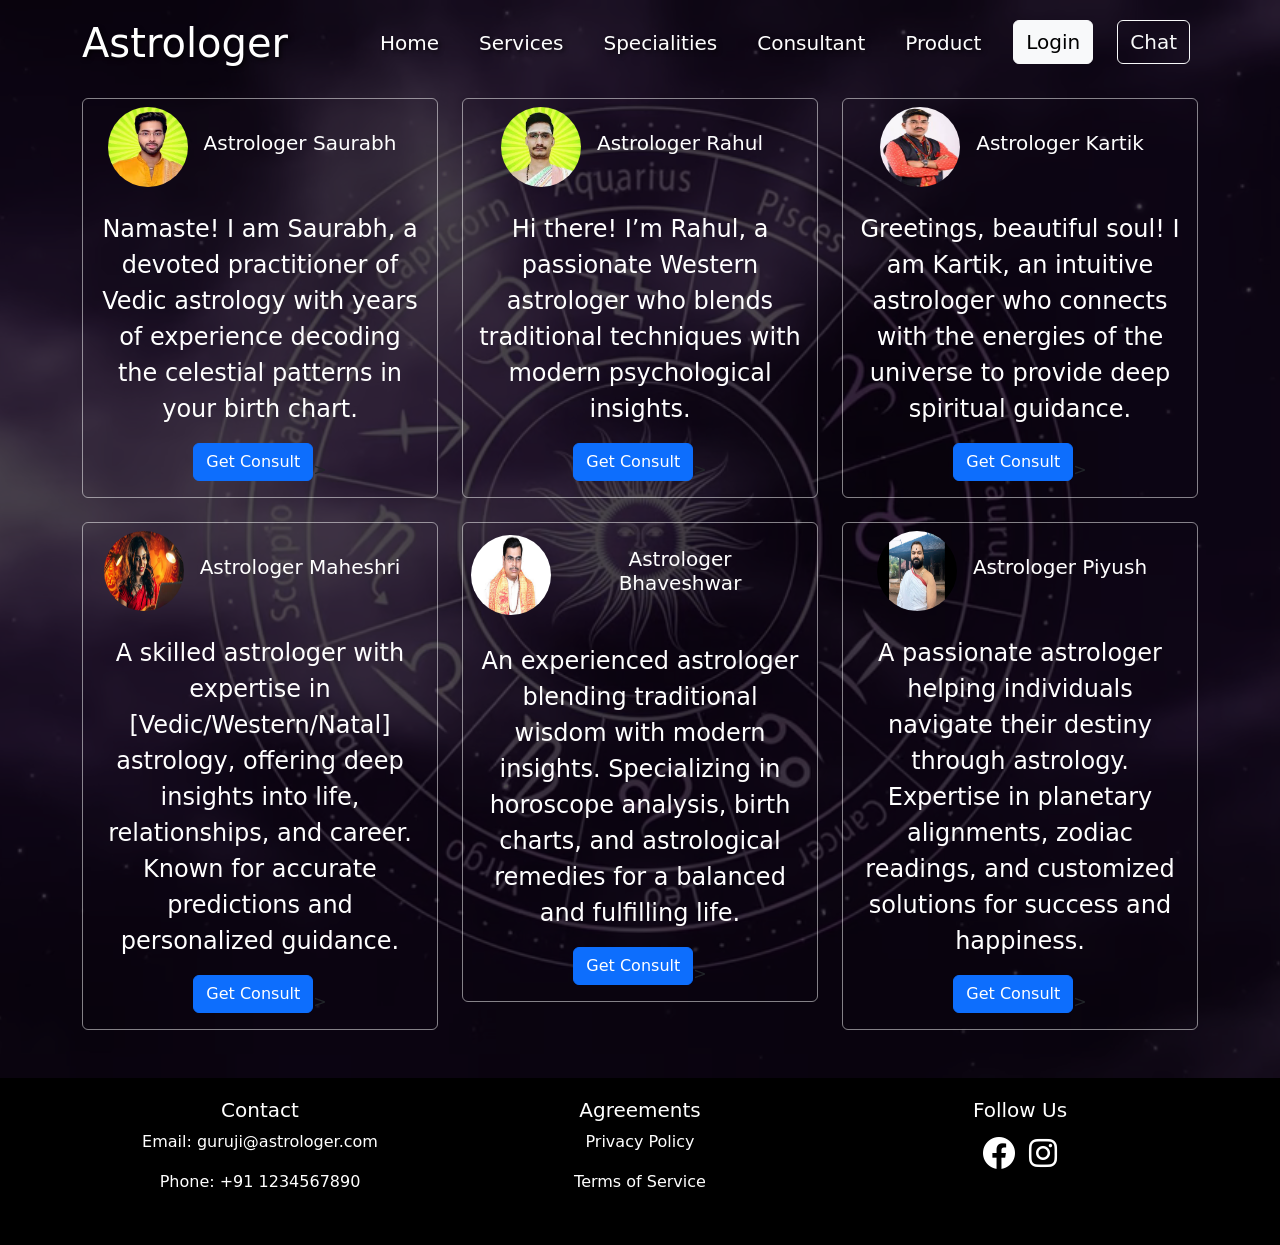
==== commit 705a2f0f: "chat bot improved" ====
--- a/consultant.html
+++ b/consultant.html
@@ -4,7 +4,7 @@
 <head>
   <meta charset="UTF-8" />
   <meta name="viewport" content="width=device-width, initial-scale=1.0" />
-  <title>Astrologer Services</title>
+  <title>Astrologer Consultant</title>
   <!-- <link href="https://cdn.jsdelivr.net/npm/bootstrap@5.3.0-alpha1/dist/css/bootstrap.min.css" rel="stylesheet"> -->
   <link href="https://cdn.jsdelivr.net/npm/bootstrap@5.3.3/dist/css/bootstrap.min.css" rel="stylesheet"
     integrity="sha384-QWTKZyjpPEjISv5WaRU9OFeRpok6YctnYmDr5pNlyT2bRjXh0JMhjY6hW+ALEwIH" crossorigin="anonymous" />
@@ -156,7 +156,7 @@
       <button class="btn-close btn-sm" id="closeChatbot"></button>
     </div>
     <div class="chatbot-body">
-      <div class="chatbot-message">Hello, how can I help you?</div>
+      <div class="chatbot-message">Hello, Please Enter Your Contact Details!!</div>
     </div>
     <div class="chatbot-footer">
       <input type="text" placeholder="Type your message here..." id="chatInput" />
@@ -428,13 +428,17 @@
       <div class="row text-center">
         <div class="col-md-4 grid-item">
           <h5>Contact</h5>
-          <p>Email: guruji@astrologer.com</p>
-          <p>Phone: +91 1234567890</p>
+          <a href="mailto:guruji@astrologer.com">
+            <p>Email: guruji@astrologer.com</p>
+          </a>
+          <a href="tel:+0000000000">
+            <p>Phone: +91 1234567890</p>
+          </a>
         </div>
         <div class="col-md-4 grid-item">
           <h5>Agreements</h5>
           <p><a href="privacy.html">Privacy Policy</a></p>
-          <p><a href="#">Terms of Service</a></p>
+          <p><a href="terms.html">Terms of Service</a></p>
         </div>
         <div class="col-md-4 grid-item">
           <h5>Follow Us</h5>
@@ -489,10 +493,10 @@
           const botMessageElement = document.createElement("div");
           botMessageElement.classList.add("chatbot-message", "bot");
           botMessageElement.textContent =
-            "Thank you for being part of astrologer.";
+            "Thank you for Providing Your Details, We Will Contact You";
           chatbotBody.appendChild(botMessageElement);
           chatbotBody.scrollTop = chatbotBody.scrollHeight;
-        }, 10000); // 10 seconds delay
+        }, 3000); // 10 seconds delay
       }
     }
 
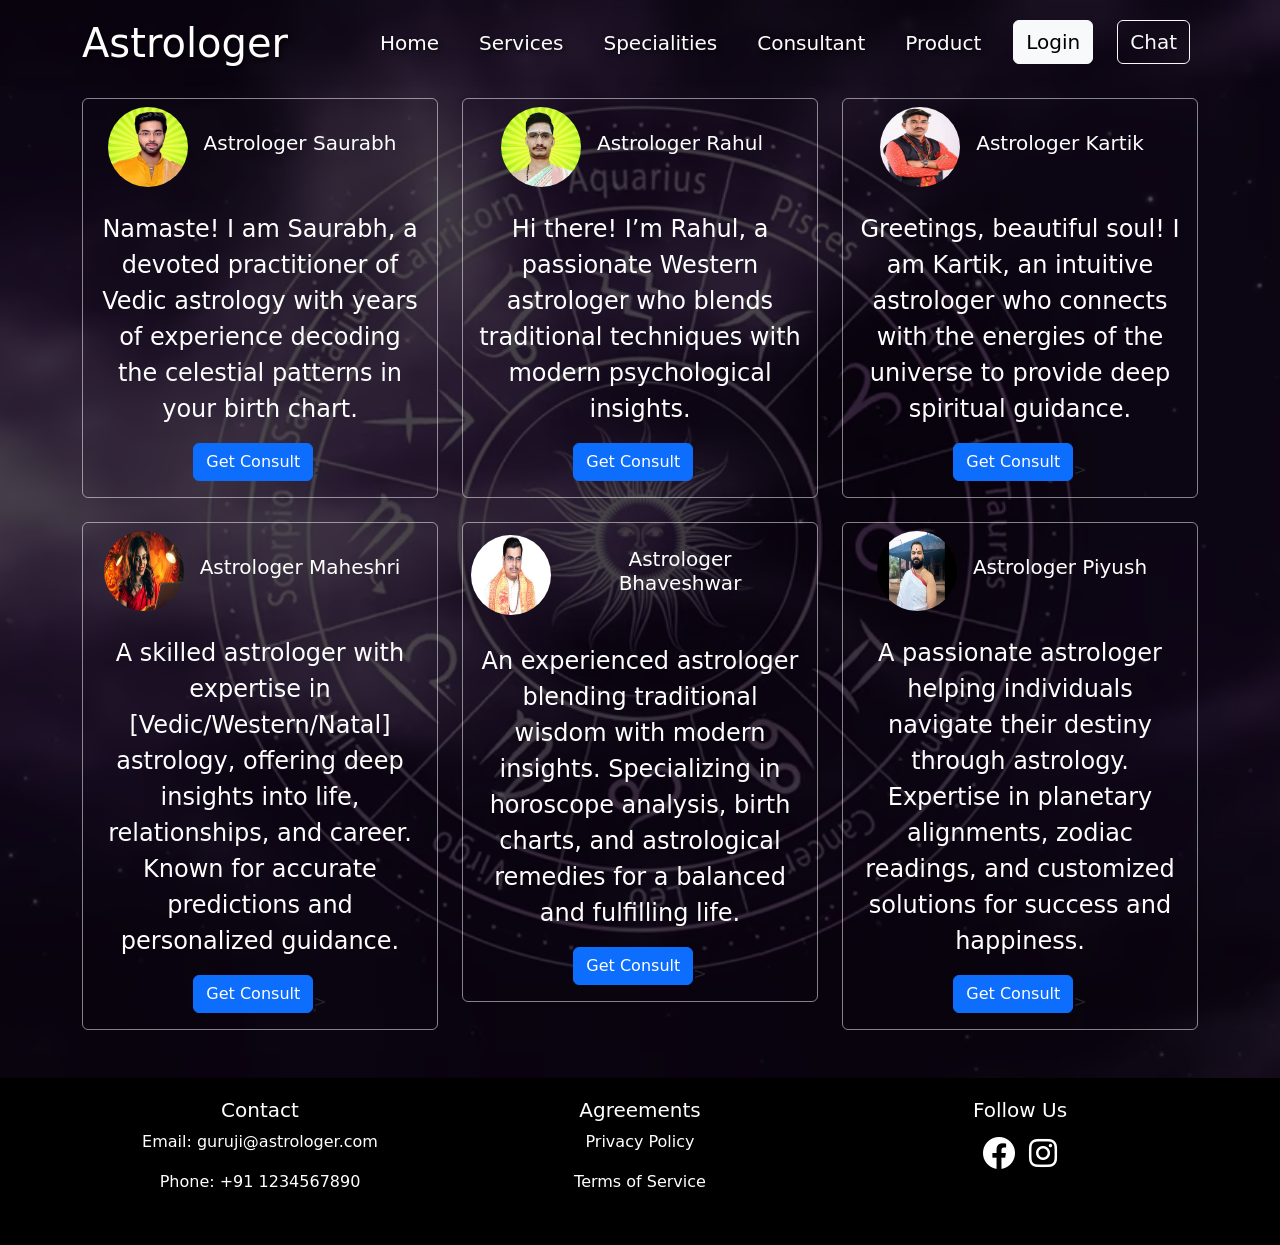
==== commit 48e4a8d4: "footer mail and contact link fix" ====
--- a/consultant.html
+++ b/consultant.html
@@ -421,6 +421,7 @@
       </div>
     </div>
   </div>
+
 
   <!-- Footer -->
   <footer class="footer">
--- a/style1.css
+++ b/style1.css
@@ -1,13 +1,16 @@
 /* Navbar styles */
 
 .navbar {
-    position: absolute;
-    width: 100%;
-    background: transparent;
-    /* Make navbar transparent */
+    position: fixed;
+    width: 100%;
+    backdrop-filter: blur(5px);
+    /* Light blur effect */
+    background-color: rgba(0, 0, 0, 0.347);
+    /* Light semi-transparent background */
     z-index: 999;
-    /* Ensure navbar is always above the video */
-    transition: background 0.3s ease;
+    /* Ensure it stays above other content */
+    transition: backdrop-filter 0.3s ease;
+    /* Smooth transition for blur effect */
 }
 
 
@@ -36,6 +39,7 @@
     padding-top: 50px;
     width: 100%;
     overflow: hidden;
+    min-height: 100vh;
 }
 
 
